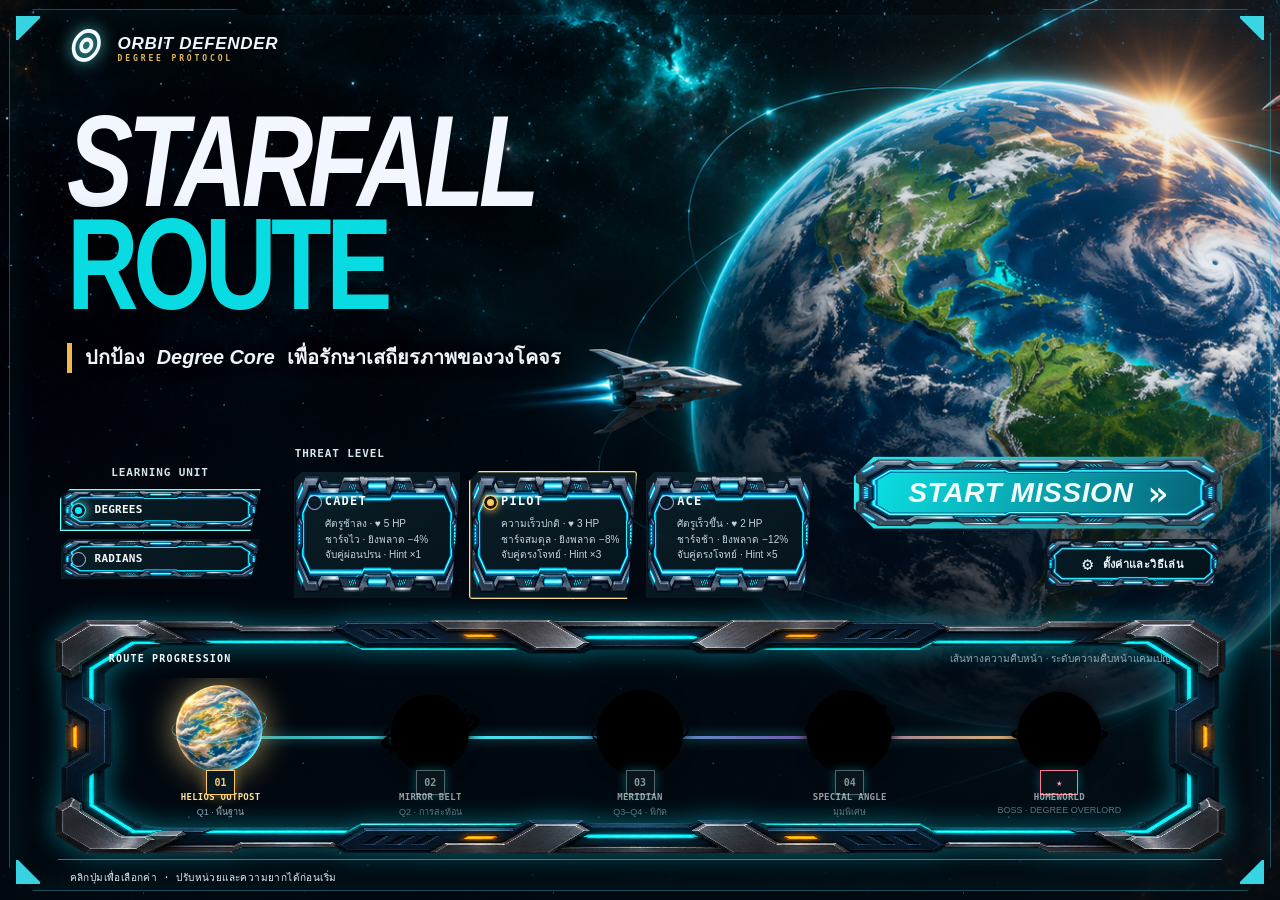
==== index.html @ e585e4e9 "docs: add AGENTS.md project guide and assets for campaign planets" ====
<!doctype html>
<html lang="th">
<head>
  <meta charset="utf-8">
  <meta name="viewport" content="width=device-width, initial-scale=1">
  <meta name="theme-color" content="#061022">
  <title>Orbit Defender: Starfall Route</title>
  <link rel="stylesheet" href="menu.css">
</head>
<body>
  <main class="menu-shell">
    <div class="stars" aria-hidden="true"></div>
    <header class="topline">
      <a class="brand" href="index.html"><span>◎</span><b>ORBIT DEFENDER</b><small>DEGREE PROTOCOL</small></a>
      <span class="network-state"><i></i> DEFENSE NETWORK <b>·</b> ONLINE</span>
    </header>

    <section class="hero">
      <div class="hero-copy">
        <h1>STARFALL<br><em>ROUTE</em></h1>
        <p class="intro">ปกป้อง <b>Degree Core</b> เพื่อรักษาเสถียรภาพของวงโคจร</p>
      </div>

      <div class="planet-art" role="img" aria-label="ยานผู้เล่นกำลังมุ่งหน้าเข้าปกป้อง Degree Core จากยานศัตรู">
        <div class="planet-glow"></div>
        <div class="radar"></div>
        <div class="orbit orbit-one"></div><div class="orbit orbit-two"></div>
        <div class="planet-core"><img class="planet-image" src="assets/menu-planet.png" alt=""></div>
        <div class="flight-path player-flight"><img class="spacecraft player-craft" src="assets/menu-player-ship.png" alt=""></div>
        <div class="flight-path enemy-flight"><img class="spacecraft enemy-craft" src="assets/menu-enemy-ship.png" alt=""></div>
        <div class="flight-path scout-flight"><img class="spacecraft enemy-craft scout-craft" src="assets/menu-enemy-ship.png" alt=""></div>
        <div class="satellite">✦</div>
        <small class="planet-label">DEGREE CORE <b>· 01</b></small>
        <span class="target-reticle" aria-hidden="true">+</span>
      </div>
    </section>

    <section class="launch-panel" aria-label="ตั้งค่าก่อนออกบิน">
      <div class="panel-heading"><span>FLIGHT CONFIGURATION</span><span>HELIOS SYSTEM · ROUTE 01</span></div>
      <div class="mode-tabs"><small>ตั้งค่าหน่วยการเรียนรู้และระดับความยากก่อนออกเดินทาง</small></div>

      <div class="panel-main">
        <div class="choices">
          <fieldset><legend>LEARNING UNIT</legend>
            <button class="choice active" type="button" data-group="unit" data-value="degree" aria-pressed="true"><i></i><span>DEGREES</span></button>
            <button class="choice" type="button" data-group="unit" data-value="radian" aria-pressed="false"><i></i><span>RADIANS</span></button>
          </fieldset>
          <fieldset><legend>THREAT LEVEL</legend>
            <button class="choice" type="button" data-group="difficulty" data-value="cadet" aria-pressed="false"><i></i><span><b class="difficulty-name">CADET</b><small>ศัตรูช้าลง · ♥ 5 HP<br>ชาร์จไว · ยิงพลาด −4%<br>จับคู่ผ่อนปรน · Hint ×1</small></span></button>
            <button class="choice active" type="button" data-group="difficulty" data-value="pilot" aria-pressed="true"><i></i><span><b class="difficulty-name">PILOT</b><small>ความเร็วปกติ · ♥ 3 HP<br>ชาร์จสมดุล · ยิงพลาด −8%<br>จับคู่ตรงโจทย์ · Hint ×3</small></span></button>
            <button class="choice" type="button" data-group="difficulty" data-value="ace" aria-pressed="false"><i></i><span><b class="difficulty-name">ACE</b><small>ศัตรูเร็วขึ้น · ♥ 2 HP<br>ชาร์จช้า · ยิงพลาด −12%<br>จับคู่ตรงโจทย์ · Hint ×5</small></span></button>
          </fieldset>
        </div>
        <div class="launch-actions">
          <a class="start-button" id="campaign-link" href="game.html?mode=campaign&amp;unit=degree&amp;difficulty=pilot"><span><b id="launch-label">START MISSION</b></span><i>»</i></a>
          <details class="options-menu">
            <summary><span>⚙</span> ตั้งค่าและวิธีเล่น</summary>
            <div class="options-popover"><b>ตั้งค่าการบิน</b><p>เลือกองศาหรือเรเดียนได้จาก Learning Unit</p><p>ระดับความยากกำหนดความเร็วศัตรู พลังชีวิต และเวลาที่ระบบจะแสดงคำใบ้</p><p>ระหว่างเล่น คลิกการ์ดมุมหรือค่าเพื่อเลือกอาวุธและยิง คำใบ้จะแสดงเมื่อพลาดซ้ำกับสัญญาณเดิม</p></div>
          </details>
        </div>
      </div>

      <section class="route-progress" aria-label="เส้นทางแคมเปญ">
        <div class="route-heading"><span class="route-title">ROUTE PROGRESSION</span><small>เส้นทางความคืบหน้า · ระดับความคืบหน้าแคมเปญ</small></div>
        <div class="route-track">
          <i class="route-energy-line" aria-hidden="true"></i>
          <article class="route-stop current" data-route-stage="0" data-route-name="Helios Outpost · Q1 Basics"><img class="route-planet-art route-q1" src="assets/planet-helios-outpost.webp" alt="ดาว Helios Outpost สำหรับบทเรียนพื้นฐาน Q1"><span class="route-step">01</span><span class="route-copy"><b>HELIOS OUTPOST</b><small>Q1 · พื้นฐาน</small></span></article>
          <article class="route-stop locked" data-route-stage="1" data-route-name="Mirror Belt · Q2 Reflection"><img class="route-planet-art route-q2" src="assets/planet-mirror-belt.webp" alt="ดาวน้ำแข็งและวงแหวนสะท้อนสำหรับบทเรียน Q2"><span class="route-step">02</span><span class="route-copy"><b>MIRROR BELT</b><small>Q2 · การสะท้อน</small></span></article>
          <article class="route-stop locked" data-route-stage="2" data-route-name="Shattered Meridian · Q3/Q4 Coordinates"><img class="route-planet-art route-q34" src="assets/planet-shattered-meridian.webp" alt="ดาวแยกสองซีกสำหรับบทเรียนพิกัด Q3 และ Q4"><span class="route-step">03</span><span class="route-copy"><b>MERIDIAN</b><small>Q3–Q4 · พิกัด</small></span></article>
          <article class="route-stop locked" data-route-stage="3" data-route-name="Special Angle"><img class="route-planet-art route-special" src="assets/planet-special-angle.webp" alt="ดาวม่วงและวงโคจรมุมพิเศษ"><span class="route-step">04</span><span class="route-copy"><b>SPECIAL ANGLE</b><small>มุมพิเศษ</small></span></article>
          <article class="route-stop boss locked" data-route-stage="4" data-route-name="Degree Overlord · Boss"><img class="route-planet-art route-boss" src="assets/planet-degree-overlord.webp" alt="ดาวบอส Degree Overlord ที่มีแกนพลังงานสีทอง"><span class="route-step">★</span><span class="route-copy"><b>HOMEWORLD</b><small>BOSS · DEGREE OVERLORD</small></span></article>
        </div>
      </section>
    </section>

    <footer><span>ORBITAL DEFENSE NETWORK <b>OD-07</b></span><span>คลิกปุ่มเพื่อเลือกค่า · ปรับหน่วยและความยากได้ก่อนเริ่ม</span></footer>
  </main>
  <script src="menu.js"></script>
</body>
</html>
---- menu.css ----
:root{color-scheme:dark;--bg:#061022;--panel:#0a1830;--cyan:#43e5ed;--mint:#72f1c5;--gold:#ffca67;--violet:#a58aff;--pink:#ff6287;--text:#f1f6ff;--muted:#8298b7;--mono:"IBM Plex Mono",Consolas,monospace;--display:"Arial Narrow",Bahnschrift,"Segoe UI",sans-serif;--thai:"Noto Sans Thai","Segoe UI",sans-serif}
*{box-sizing:border-box}body{margin:0;min-height:100vh;background:var(--bg);color:var(--text);font-family:var(--thai);background-image:radial-gradient(ellipse at 72% 35%,#142a4a 0,#0b1832 28%,transparent 62%),linear-gradient(135deg,#071026,#09152c 55%,#080f21)}button,a,summary{font:inherit}a{color:inherit;text-decoration:none}button{color:inherit}
.menu-shell{position:relative;isolation:isolate;width:min(100%,1780px);min-height:100svh;margin:auto;padding:24px clamp(24px,5.2vw,92px) 16px;display:flex;flex-direction:column;overflow:hidden}.stars{position:absolute;z-index:-1;inset:0;pointer-events:none;opacity:.62;background-image:radial-gradient(1px 1px at 8% 16%,#a9ecff 99%,transparent),radial-gradient(1px 1px at 74% 12%,#d7ddff 99%,transparent),radial-gradient(1px 1px at 46% 27%,#baf8ff 99%,transparent),radial-gradient(1px 1px at 91% 62%,#fff 99%,transparent),radial-gradient(1.5px 1.5px at 22% 75%,#b8d6ff 99%,transparent),radial-gradient(1px 1px at 65% 88%,#fff 99%,transparent),radial-gradient(1px 1px at 35% 48%,#c4edff 99%,transparent),radial-gradient(1px 1px at 83% 37%,#fff 99%,transparent);background-size:410px 360px;animation:star-drift 80s linear infinite}
.topline,footer{display:flex;justify-content:space-between;align-items:center;font:9px var(--mono);letter-spacing:.12em;color:var(--muted)}.topline{height:42px;flex:none}.brand{display:flex;align-items:center;gap:10px;color:var(--text);font:700 11px var(--mono);letter-spacing:.09em}.brand>span{color:var(--cyan);font-size:23px;text-shadow:0 0 16px #50e3e6}.brand small{margin-left:7px;color:#8298b7;font:7px var(--mono);letter-spacing:.15em}.network-state{display:flex;align-items:center;gap:8px}.network-state i{width:6px;height:6px;border-radius:50%;background:var(--mint);box-shadow:0 0 12px var(--mint)}.network-state b{color:var(--cyan)}
.hero{display:grid;grid-template-columns:1fr 1fr;align-items:center;gap:clamp(10px,3vw,55px);flex:none;height:55vh;min-height:480px;max-height:660px;padding:15px 0 24px}.hero-copy{position:relative;z-index:1;max-width:680px}.eyebrow{display:flex;align-items:center;gap:9px;margin:0 0 18px;color:var(--cyan);font:9px var(--mono);letter-spacing:.16em}.eyebrow i{width:7px;height:7px;border-radius:50%;background:var(--mint);box-shadow:0 0 12px var(--mint)}h1{margin:0;font:900 clamp(76px,10.4vw,164px)/.75 var(--display);letter-spacing:.005em;color:var(--text);text-shadow:0 8px 55px #4bceff2a}h1 em{font-style:normal;color:var(--cyan)}.intro{max-width:510px;margin:27px 0 19px;color:#bdcbe0;font-size:clamp(13px,1vw,16px);line-height:1.9}.hero-coordinate{display:flex;align-items:center;gap:13px;margin-top:23px;font:8px var(--mono);letter-spacing:.1em}.hero-coordinate span{color:#8298b7}.hero-coordinate b{padding-left:13px;border-left:1px solid #50e3e644;color:var(--gold)}.hero-coordinate i{font-style:normal;color:var(--muted)}
.planet-art{position:relative;width:min(100%,650px,52vh);aspect-ratio:1;margin:auto;display:grid;place-items:center;isolation:isolate}.planet-glow{position:absolute;width:66%;aspect-ratio:1;border-radius:50%;background:radial-gradient(circle,#4fc9e165 0,#3585d143 42%,transparent 72%);filter:blur(18px);animation:glow-pulse 5s ease-in-out infinite alternate}.planet-core{position:absolute;z-index:1;width:57%;aspect-ratio:1;overflow:visible;filter:drop-shadow(0 0 34px #56e8ff5e)}.planet-image{display:block;width:100%;height:100%;object-fit:contain;animation:planet-turn 52s linear infinite}.orbit{position:absolute;z-index:0;border:1px solid #6bd9ee4d;border-radius:50%;pointer-events:none}.orbit-one{width:93%;height:36%;transform:rotate(-28deg)}.orbit-two{width:106%;height:52%;transform:rotate(42deg);border-color:#a37bff47}.radar{position:absolute;z-index:0;inset:3%;border:1px dashed #58cfe426;border-radius:50%;animation:radar-spin 65s linear infinite}.flight-path{position:absolute;z-index:3;border-radius:50%;pointer-events:none;transform-origin:center;animation:ship-orbit 18s linear infinite}.player-flight{width:82%;height:36%;left:9%;top:32%;animation-duration:17s}.enemy-flight{width:97%;height:49%;left:1.5%;top:25%;animation-duration:25s;animation-direction:reverse}.scout-flight{width:71%;height:25%;left:14.5%;top:37.5%;animation-duration:12s;animation-direction:reverse}.spacecraft{position:absolute;top:-12%;left:50%;display:block;width:clamp(68px,8vw,116px);height:clamp(52px,6.5vw,94px);object-fit:contain;transform:translateX(-50%);filter:drop-shadow(0 0 12px #55dfffa0)}.player-craft{filter:drop-shadow(0 0 13px #51f3ddaa)}.enemy-craft{filter:drop-shadow(0 0 13px #ff5779aa)}.scout-craft{width:clamp(47px,5.3vw,76px);height:clamp(38px,4.4vw,64px)}.satellite{position:absolute;z-index:2;top:18%;right:18%;color:var(--gold);text-shadow:0 0 14px var(--gold);font-size:18px;animation:satellite-float 3s ease-in-out infinite alternate}.planet-label{position:absolute;z-index:4;bottom:10%;right:0;padding:8px 11px;border:1px solid #50e3e666;background:#071326e8;color:#9bb3cb;font:8px var(--mono);letter-spacing:.12em}.planet-label b{color:var(--gold)}.target-reticle{position:absolute;z-index:2;top:35%;right:14%;display:grid;place-items:center;width:72px;height:72px;border:1px solid #4ee8fa88;border-radius:50%;color:#baffff;font:24px var(--mono);text-shadow:0 0 12px var(--cyan);box-shadow:0 0 20px #2dcbdf24,inset 0 0 20px #2dcbdf24;animation:reticle-pulse 2.5s ease-in-out infinite}
.launch-panel{flex:none;display:flex;flex-direction:column;min-height:320px;padding:15px clamp(15px,2.4vw,38px) 13px;border:1px solid #50e3e666;background:linear-gradient(130deg,#0d1c35f2,#08162df2 70%,#0a1930f4);box-shadow:0 18px 65px #0008,inset 0 0 35px #50e3e60c;position:relative}.launch-panel:before{content:"";position:absolute;top:-1px;left:24%;right:24%;height:2px;background:linear-gradient(90deg,transparent,var(--cyan),transparent);box-shadow:0 0 16px var(--cyan)}.panel-heading{display:flex;justify-content:space-between;padding-bottom:10px;border-bottom:1px solid #50e3e62a;color:var(--cyan);font:8px var(--mono);letter-spacing:.14em}.panel-heading span:last-child{color:#7e91ad}.mode-tabs{display:flex;align-items:stretch;gap:8px;margin:11px 0 13px}.mode-tab{min-width:150px;padding:8px 15px;border:1px solid #41587888;background:#0b1730;color:#b8c8df;font:10px var(--mono);letter-spacing:.08em;cursor:pointer;transition:.2s}.mode-tab span{margin-right:8px;color:#8298b7}.mode-tab.active{border-color:var(--cyan);background:linear-gradient(100deg,#50e3e62a,#50e3e60b);color:#f5ffff;box-shadow:inset 0 -2px var(--cyan),0 0 20px #50e3e615}.mode-tab.active span{color:var(--cyan)}.mode-tab:hover,.choice:hover{filter:brightness(1.22);border-color:#78e9ff}.mode-tabs>small{align-self:center;margin-left:auto;color:#788eae;font:8px var(--mono);letter-spacing:.08em}.panel-main{display:grid;grid-template-columns:1.4fr minmax(300px,.9fr);gap:clamp(14px,3vw,50px);align-items:stretch}.choices{display:flex;align-items:stretch;gap:clamp(16px,3vw,47px)}.choices fieldset{display:flex;align-items:stretch;gap:8px;padding:0;border:0;min-width:0}.choices legend{float:left;align-self:center;margin:0 8px 0 0;color:#8da3c2;font:8px var(--mono);letter-spacing:.1em;white-space:nowrap}.choice{min-width:92px;display:flex;align-items:center;gap:9px;padding:8px 11px;border:1px solid #3f567788;background:#0b1730;color:#bdcce0;text-align:left;cursor:pointer;transition:.2s}.choice>i{width:13px;height:13px;flex:none;border:1px solid #8192a8;border-radius:50%;box-shadow:inset 0 0 0 3px #0b1730}.choice>span{display:flex;flex-direction:column;gap:4px;font:600 10px var(--mono);letter-spacing:.04em;white-space:nowrap}.choice small{color:#8499b7;font:8px var(--thai)}.choice.active{border-color:var(--cyan);background:linear-gradient(135deg,#50e3e61b,#0b1730);color:#f2ffff;box-shadow:inset 0 0 18px #50e3e611,0 0 12px #50e3e610}.choice.active>i{border-color:var(--cyan);background:var(--cyan);box-shadow:inset 0 0 0 3px #0b1730,0 0 10px #50e3e6}.launch-actions{display:grid;grid-template-columns:1fr;grid-template-rows:1fr auto;gap:8px}.start-button{display:flex;justify-content:space-between;align-items:center;min-height:63px;padding:10px 21px;border:1px solid #54f5ec;background:linear-gradient(105deg,#19bbc7,#05808f 58%,#075970);color:#f2ffff;box-shadow:0 0 22px #00d8e44a,inset 0 0 18px #b1ffff2a;transition:filter .18s,transform .18s,box-shadow .18s;clip-path:polygon(0 0,calc(100% - 14px) 0,100% 14px,100% 100%,14px 100%,0 calc(100% - 14px))}.start-button:hover{filter:brightness(1.18);transform:translateY(-1px);box-shadow:0 0 31px #00d8e477,inset 0 0 20px #b1ffff39}.start-button span{display:flex;flex-direction:column;gap:4px}.start-button small{font:8px var(--mono);letter-spacing:.15em;color:#b5ffff}.start-button b{font:700 16px var(--mono);letter-spacing:.08em}.start-button>i{font:24px var(--mono);font-style:normal}.options-menu{position:relative;z-index:5}.options-menu>summary{display:flex;align-items:center;justify-content:center;gap:8px;min-height:39px;border:1px solid #6c8da977;background:#0a1930;color:#c5d6ef;font:9px var(--mono);letter-spacing:.07em;cursor:pointer;list-style:none;transition:.18s}.options-menu>summary::-webkit-details-marker{display:none}.options-menu>summary:hover,.options-menu[open]>summary{border-color:var(--gold);color:#ffe5a6}.options-menu>summary span{font:15px var(--mono);color:var(--gold)}.options-popover{position:absolute;z-index:10;right:0;bottom:calc(100% + 9px);width:min(340px,82vw);padding:15px 17px;border:1px solid #ffd16677;background:#09152af7;box-shadow:0 12px 35px #0009;color:#c5d3e5;font-size:11px;line-height:1.7}.options-popover>b{color:var(--gold);font:9px var(--mono);letter-spacing:.12em}.options-popover p{margin:8px 0 0}.options-popover kbd,footer kbd{padding:2px 5px;border:1px solid #71809a;background:#111f39;color:#fff;font:8px var(--mono)}
.route-progress{display:flex;align-items:center;gap:clamp(8px,1.3vw,19px);margin-top:auto;padding-top:13px;padding-top:10px;border-top:1px solid #50e3e623}.route-title{margin-right:4px;color:#9cb0cc;font:8px var(--mono);letter-spacing:.1em;white-space:nowrap}.route-stop{display:grid;place-items:center;width:36px;height:29px;border:1px solid #50647e;background:#0a1730;color:#94a8c3;font:9px var(--mono);clip-path:polygon(7px 0,100% 0,100% calc(100% - 7px),calc(100% - 7px) 100%,0 100%,0 7px)}.route-stop.current{border-color:var(--gold);color:var(--gold);box-shadow:0 0 12px #ffca6733}.route-stop.boss{width:auto;padding:0 12px;border-color:#ff628788;color:var(--pink)}.route-progress>i{width:clamp(16px,3vw,54px);height:1px;background:linear-gradient(90deg,#50e3e699,#7285a644);position:relative}.route-progress>i:after{content:"›";position:absolute;right:-2px;top:-8px;color:var(--cyan);font:14px var(--mono)}.route-progress>small{margin-left:auto;color:#7388a6;font:7px var(--mono);letter-spacing:.05em;white-space:nowrap}.panel-foot{display:none}footer{flex:none;margin-top:13px;padding-top:11px;border-top:1px solid #50e3e620;font-size:7px;letter-spacing:.08em}footer b{color:var(--cyan);font-weight:500}footer span:last-child{letter-spacing:.03em}
@keyframes planet-turn{to{transform:rotate(360deg)}}@keyframes land-drift{from{transform:translateX(-8%) rotate(-5deg)}to{transform:translateX(8%) rotate(5deg)}}@keyframes radar-spin{to{transform:rotate(360deg)}}@keyframes ship-orbit{to{transform:rotate(360deg)}}@keyframes glow-pulse{from{opacity:.75;transform:scale(.95)}to{opacity:1;transform:scale(1.06)}}@keyframes satellite-float{to{transform:translateY(-8px)}}@keyframes reticle-pulse{50%{opacity:.55;transform:scale(.92)}}@keyframes star-drift{to{background-position:410px 360px}}
@media(max-width:1100px){.menu-shell{padding-inline:34px}.hero{grid-template-columns:1fr .9fr;min-height:350px}.choices{gap:15px}.choices fieldset{flex-wrap:wrap}.choices legend{width:100%;margin:0 0 3px}.choice{flex:1;min-width:85px}.panel-main{grid-template-columns:1.25fr minmax(250px,.85fr)}.route-progress>small{display:none}}
@media(max-width:720px){.menu-shell{padding:15px 19px 12px}.topline{height:34px}.brand{font-size:9px}.brand small{display:none}.network-state{font-size:7px}.hero{grid-template-columns:1fr .72fr;gap:0;height:auto;flex:1;min-height:340px;padding:18px 0}.hero-copy{z-index:2}h1{font-size:clamp(64px,12vw,98px)}.intro{font-size:12px;margin:18px 0 10px}.hero-coordinate{flex-wrap:wrap;gap:8px;margin-top:14px}.planet-art{width:120%;margin-left:-10%}.target-reticle{width:50px;height:50px;font-size:18px}.launch-panel{min-height:0;padding:12px}.panel-main{grid-template-columns:1fr}.mode-tabs{margin:9px 0}.mode-tab{min-width:120px}.mode-tabs>small{font-size:7px}.choices{gap:16px}.choices fieldset{flex:1}.choices legend{font-size:7px}.choice{min-width:0;padding:8px 7px;gap:6px}.choice>span{font-size:9px}.launch-actions{grid-template-columns:1.5fr 1fr;grid-template-rows:auto}.start-button{min-height:55px;padding:8px 12px}.start-button b{font-size:12px}.options-menu>summary{height:100%;font-size:8px}.route-progress{margin-top:13px;gap:9px}.route-title{font-size:7px}.route-stop{width:29px;height:25px;font-size:8px}.route-stop.boss{padding-inline:8px}.route-progress>i{width:20px}footer{font-size:6px}footer span:last-child{font-size:0}footer kbd{font-size:7px}}
@media(max-width:480px){.menu-shell{padding-inline:13px}.network-state{font-size:6px;letter-spacing:.04em}.hero{display:block;position:relative;height:auto;min-height:305px;padding-top:42px}.hero-copy{max-width:80%}.eyebrow{font-size:7px;margin-bottom:13px}h1{font-size:68px}.intro{max-width:310px;font-size:11px;line-height:1.7;margin:16px 0 0}.hero-coordinate{font-size:6px;max-width:245px}.planet-art{position:absolute;right:-15%;top:1%;width:68%;opacity:.7;pointer-events:none}.planet-label{font-size:6px;padding:5px 7px}.spacecraft{width:clamp(52px,13vw,76px);height:clamp(40px,10vw,60px)}.scout-craft{width:clamp(38px,10vw,55px);height:clamp(30px,8vw,45px)}.launch-panel{min-height:0;padding:10px}.panel-heading{font-size:7px}.panel-heading span:last-child{font-size:6px}.mode-tab{flex:1;min-width:0;padding:8px 6px;font-size:8px}.mode-tabs>small{display:none}.choices{display:grid;grid-template-columns:1fr;gap:10px}.choices fieldset{display:grid;grid-template-columns:repeat(3,minmax(0,1fr));gap:5px}.choices fieldset:first-child{grid-template-columns:repeat(2,minmax(0,1fr))}.choices legend{grid-column:1/-1}.choice{justify-content:center;padding:7px 3px}.choice>i{width:10px;height:10px}.choice>span{font-size:8px}.choice small{font-size:7px}.start-button{min-height:50px}.start-button small{font-size:6px}.start-button b{font-size:10px}.options-menu>summary{font-size:7px}.route-progress{gap:6px}.route-title{max-width:46px;line-height:1.35;white-space:normal}.route-stop{width:25px;height:22px;font-size:7px}.route-stop.boss{padding-inline:5px;font-size:7px}.route-progress>i{width:12px}footer{padding-top:8px}footer span:first-child{font-size:5px}}
@media(prefers-reduced-motion:reduce){*,*:before,*:after{animation-duration:120s!important;animation-iteration-count:infinite!important;scroll-behavior:auto!important}}

/* Cinematic console layout, tuned to the Starfall Route reference. */
html,body{height:100%}
body{background:radial-gradient(ellipse at 70% 38%,#07314b 0,#03131f 35%,#020810 80%)}
.menu-shell{width:min(100%,1920px);height:100svh;min-height:0;padding:22px clamp(25px,4.5vw,76px) 14px;background:linear-gradient(90deg,#020910a6 0%,#02091050 47%,#02091012 78%),linear-gradient(0deg,#020a10 0%,transparent 47%,#02091050 100%)}
.stars{opacity:.34}
.topline{height:54px;color:#aecbd6}
.brand{gap:12px;font:italic 800 17px var(--display);letter-spacing:.04em}
.brand{position:relative;padding-bottom:10px}
.brand>span{width:48px;height:42px;display:grid;place-items:center;font-size:38px;line-height:1;color:#f3fbff;transform:rotate(-20deg)}
.brand small{display:block;position:absolute;left:60px;top:31px;margin:0;color:#e5b857;font:700 8px var(--mono);letter-spacing:.36em;white-space:nowrap}
.network-state{display:none}
.hero{position:relative;flex:1 1 0;grid-template-columns:1fr 1fr;grid-template-rows:minmax(0,1fr);gap:0;width:100%;height:auto;min-height:0;max-height:none;padding:24px 0}
.hero-copy{align-self:center;max-width:760px;padding-left:1.5%}
h1{font-style:italic;font-size:clamp(92px,10.2vw,174px);line-height:.79;letter-spacing:-.055em;text-shadow:0 6px 34px #0008}
h1{transform:scaleX(.76);transform-origin:left center}
h1 em{color:#08dce2}
.intro{display:flex;align-items:center;gap:12px;max-width:610px;margin:26px 0 0;padding-left:13px;border-left:5px solid #f1b84c;color:#edf5fb;font-size:clamp(14px,1.55vw,22px);font-weight:650;line-height:1.5;text-shadow:0 2px 12px #000}
.intro b{font-style:italic}
.planet-art{width:min(100%,74vh,900px);margin:auto;transform:translateX(-5%)}
.planet-core{width:88%;filter:drop-shadow(0 0 48px #18cfff9c)}
.orbit-one{width:122%;height:44%;border-color:#4cecffaa}
.orbit-two{width:139%;height:60%;border-color:#76edff7a}
.radar{inset:-8%;border-color:#6aeaff35}
.spacecraft{width:clamp(80px,8vw,140px);height:clamp(60px,7vw,120px)}
.target-reticle{top:38%;right:15%;width:90px;height:90px}
.planet-label{display:none}
.launch-panel{min-height:258px;padding:14px clamp(17px,2.8vw,46px) 12px;border:1px solid #47d9e899;background:linear-gradient(110deg,#03151df2,#031019f5 70%,#04131bf5);box-shadow:0 15px 48px #000b,inset 0 0 36px #1ccfe31c;clip-path:polygon(0 8%,3% 0,32% 0,36% 8%,64% 8%,68% 0,96% 0,100% 8%,100% 100%,0 100%)}
.launch-panel:before{left:42%;right:42%;top:9%;height:3px}
.panel-heading{display:none}
.mode-tabs{width:max-content;max-width:100%;margin:0 0 13px;padding:0;gap:6px}
.mode-tab{min-width:205px;padding:11px 20px;border:1px solid #64e8ef;background:#06151d;color:#f1f8fc;font:700 13px var(--mono);letter-spacing:.05em;clip-path:polygon(8px 0,100% 0,calc(100% - 8px) 100%,0 100%,0 8px)}
.mode-tab span{display:none}
.mode-tab.active{background:linear-gradient(105deg,#09d3da,#078796);color:#03131a;box-shadow:0 0 22px #00eaff80,inset 0 0 14px #d7ffff55}
.mode-tabs>small{display:none}
.panel-main{grid-template-columns:minmax(0,1.48fr) minmax(290px,.92fr);gap:clamp(20px,3vw,48px);align-items:center;min-height:106px}
.choices{display:grid;grid-template-columns:1fr 1fr;gap:clamp(17px,2.6vw,40px);align-items:center}
.choices fieldset{display:grid;grid-template-columns:repeat(2,minmax(0,1fr));gap:7px}
.choices fieldset:nth-child(2){grid-template-columns:repeat(3,minmax(0,1fr))}
.choices legend{grid-column:1/-1;margin:0 0 7px;color:#d3e4ec;font:700 11px var(--mono);letter-spacing:.08em}
.choice{min-width:0;min-height:43px;justify-content:flex-start;gap:9px;padding:7px 10px;border-color:#536d7c;background:#061720;color:#f1f7fa}
.choice>i{width:15px;height:15px;border-color:#b4c7d0}
.choice>span{font:700 11px var(--mono);letter-spacing:.02em}
.choice small{display:none}
.choice.active{border-color:#12e8f0;background:linear-gradient(120deg,#00cbd52c,#061720);box-shadow:0 0 14px #00dce855,inset 0 0 12px #00dce822}
.choice.active>i{border-color:#11edf2;background:#11edf2}
.choices fieldset:nth-child(2) .choice.active{border-color:#ffc85f;background:linear-gradient(120deg,#ffcb5335,#21190a);box-shadow:0 0 14px #ffc85f75}
.choices fieldset:nth-child(2) .choice.active>i{border-color:#ffcb62;background:#ffcb62;box-shadow:inset 0 0 0 3px #201607,0 0 9px #ffc85f}
.launch-actions{grid-template-columns:1fr 1fr;grid-template-rows:1fr 52px;gap:9px 12px}
.start-button{grid-column:1/-1;min-height:72px;justify-content:center;gap:14px;padding:10px 18px;border:2px solid #69ffff;background:linear-gradient(105deg,#08c5cf,#047887 72%,#035263);box-shadow:0 0 25px #04ddec88,inset 0 0 22px #c9ffff48;clip-path:polygon(18px 0,calc(100% - 18px) 0,100% 18px,100% calc(100% - 18px),calc(100% - 18px) 100%,18px 100%,0 calc(100% - 18px),0 18px)}
.start-button b{font:italic 800 clamp(19px,2.2vw,30px) var(--display);letter-spacing:.02em}
.start-button>i{font-size:34px;font-weight:800}
.academy-quick,.options-menu>summary{display:flex;align-items:center;justify-content:center;gap:9px;min-height:50px;border:1px solid #55e8f0;background:#071922;color:#f2f8fb;font:700 11px var(--mono);letter-spacing:.035em;cursor:pointer;list-style:none}
.academy-quick:hover,.options-menu>summary:hover,.options-menu[open]>summary{border-color:#b2fbff;background:#0b2530;box-shadow:0 0 13px #12dce955}
.academy-quick span,.options-menu>summary span{color:#eaf9ff;font-size:18px}
.options-menu{grid-column:2;grid-row:2}
.options-menu>summary{height:100%;font-size:11px}
.route-progress{min-height:52px;margin-top:12px;padding-top:10px;gap:clamp(12px,1.6vw,25px);border-color:#3fcfdb49}
.route-title{color:#d6e5eb;font:700 11px var(--mono)}
.route-stop{width:55px;height:38px;border-color:#41d8e8;background:#061720;color:#f5fbfd;font:700 15px var(--mono)}
.route-stop.current{border-color:#ffcd65;color:#ffdc91;box-shadow:0 0 17px #ffc85f77}
.route-stop.locked{position:relative;border-color:#354654;background:#08131a;color:#64737d;filter:saturate(.35);box-shadow:inset 0 0 12px #0008}
.route-stop.locked:before{content:"▣";margin-right:5px;color:#71808a;font-size:.72em}
.route-stop.boss.locked:before{content:"▣"}
.route-progress>i:has(+ .route-stop.locked){background:#34424c}
.route-stop.boss{padding:0 17px;border-color:#ffc65d;color:#ffdc91}
.route-progress>i{width:clamp(20px,3vw,57px);background:#45dce8}
.route-progress>i:after{top:-9px;color:#54e9f2;font-size:18px}
.route-progress>small{display:none}
footer{margin-top:10px;padding:10px 12px 1px;border-top:1px solid #42d3df52;font-size:8px;color:#e2edf2}
footer span:first-child{display:none}
footer span:last-child{font-size:10px;letter-spacing:.04em}
footer kbd{padding:4px 10px;border-color:#a8cfda;background:#06141d;font-size:9px}
@media(max-width:900px){.menu-shell{padding-inline:25px}.hero{grid-template-columns:1fr .95fr;min-height:380px}.panel-main{grid-template-columns:1fr}.choices{grid-template-columns:1fr 1fr}.launch-actions{grid-template-columns:1fr 1fr;grid-template-rows:62px 46px}.start-button{min-height:62px}.launch-panel{min-height:290px}.route-progress{margin-top:10px}}
@media(max-height:800px) and (min-width:601px){.topline{height:44px}.brand small{top:46px}.hero{padding-block:12px}.hero h1{font-size:clamp(78px,8.5vw,132px)}.intro{margin-top:16px}.planet-art{width:min(100%,62vh,760px)}.launch-panel{min-height:222px;padding-top:10px;padding-bottom:8px}.mode-tabs{margin-bottom:8px}.mode-tab{padding-block:8px}.panel-main{min-height:89px}.choice{min-height:37px;padding-block:5px}.route-progress{min-height:42px;margin-top:8px;padding-top:7px}footer{margin-top:6px;padding-top:7px}}
@media(max-width:600px){html,body{height:auto;min-height:100%}.menu-shell{height:auto;min-height:100svh;overflow:visible;padding:12px 13px 10px}.topline{height:39px}.brand{font-size:12px}.brand>span{width:35px;font-size:29px}.brand small{left:61px;top:41px;font-size:6px}.hero{display:block;position:relative;flex:none;height:45vh;min-height:300px;max-height:430px;padding:48px 0 12px}.hero-copy{max-width:86%;padding-left:3px}.hero h1{font-size:clamp(69px,14vw,98px)}.intro{max-width:310px;margin-top:20px;padding-left:9px;border-left-width:4px;font-size:12px}.planet-art{position:absolute;top:3%;right:-13%;width:74%;margin:0;opacity:.77;pointer-events:none;transform:none}.planet-core{width:76%}.target-reticle{width:54px;height:54px;font-size:18px}.spacecraft{width:58px;height:46px}.launch-panel{min-height:0;padding:11px 10px 9px;clip-path:none}.mode-tabs{width:100%;margin:0 0 11px}.mode-tab{flex:1;min-width:0;padding:9px 5px;font-size:9px}.panel-main{gap:12px}.choices{gap:10px}.choices fieldset,.choices fieldset:nth-child(2){gap:4px}.choices legend{font-size:7px;margin-bottom:5px}.choice{min-height:36px;gap:5px;padding:5px 4px}.choice>i{width:10px;height:10px}.choice>span{font-size:8px}.launch-actions{grid-template-rows:54px 40px;gap:6px}.start-button{min-height:54px}.start-button b{font-size:16px}.start-button>i{font-size:23px}.academy-quick,.options-menu>summary{min-height:40px;font-size:8px}.academy-quick span,.options-menu>summary span{font-size:14px}.route-progress{gap:7px;min-height:36px;margin-top:9px;padding-top:8px}.route-title{max-width:67px;font-size:7px;line-height:1.25;white-space:normal}.route-stop{width:29px;height:25px;font-size:9px}.route-stop.boss{padding:0 7px;font-size:8px}.route-progress>i{width:12px}footer{margin-top:7px;padding:7px 3px 0}footer span:last-child{font-size:0}footer kbd{font-size:7px;padding:3px 7px}}

/* Ships hold a clear inbound formation around the planet; only their engines pulse. */
.planet-image{animation:planet-turn 72s linear infinite}
.radar{animation:none}
.flight-path{inset:0;width:100%;height:100%;transform:none;animation:none}
.spacecraft{z-index:4;top:0;left:0;width:clamp(92px,10vw,158px);height:clamp(68px,8vw,124px);animation:engine-pulse 1.7s ease-in-out infinite alternate}
.player-flight .spacecraft{left:3%;top:58%;transform:translate(-50%,-50%) rotate(35deg);filter:drop-shadow(0 0 18px #51f3ddcb)}
.enemy-flight .spacecraft{left:96%;top:17%;transform:translate(-50%,-50%) rotate(-135deg);filter:drop-shadow(0 0 16px #ff5779d0);animation-delay:.35s}
.scout-flight .spacecraft{left:98%;top:72%;transform:translate(-50%,-50%) rotate(-135deg);filter:drop-shadow(0 0 15px #ff5779ca);animation-delay:.8s}
.scout-craft{width:clamp(67px,7vw,108px);height:clamp(52px,5.6vw,88px)}
@keyframes engine-pulse{from{opacity:.91;filter:brightness(.95) drop-shadow(0 0 11px #38e9ff72)}to{opacity:1;filter:brightness(1.2) drop-shadow(0 0 19px #55edffcf)}}
@keyframes hostile-pulse{from{opacity:.9;filter:brightness(.94) drop-shadow(0 0 11px #ff516c88)}to{opacity:1;filter:brightness(1.2) drop-shadow(0 0 18px #ff6579dc)}}
.enemy-flight .spacecraft,.scout-flight .spacecraft{animation-name:hostile-pulse}
/* Small thrust movement keeps the ships alive while preserving their inbound headings. */
.player-flight{animation:player-approach 4.6s ease-in-out infinite alternate}
.enemy-flight{animation:hostile-drift 5.2s ease-in-out infinite alternate}
.scout-flight{animation:hostile-drift 4.4s ease-in-out infinite alternate-reverse;animation-delay:.55s}
@keyframes player-approach{from{transform:translate(-3px,3px)}to{transform:translate(15px,-5px)}}
@keyframes hostile-drift{from{transform:translate(0,-3px)}to{transform:translate(-8px,7px)}}
.start-button,.mode-tab,.choice,.academy-quick,.options-menu>summary,.route-stop{transition:transform .22s ease,filter .22s ease,box-shadow .22s ease,border-color .22s ease,background-color .22s ease}
.mode-tab:hover,.choice:hover,.academy-quick:hover,.options-menu>summary:hover{transform:translateY(-2px);filter:brightness(1.16);box-shadow:0 0 18px #20dbea38}
.start-button{position:relative;overflow:hidden;isolation:isolate}
.start-button::before{content:"";position:absolute;z-index:0;top:-40%;bottom:-40%;left:-38%;width:25%;transform:skewX(-24deg);background:linear-gradient(90deg,transparent,#eaffffb8,transparent);animation:button-sweep 4.8s ease-in-out infinite}
.start-button span,.start-button>i{position:relative;z-index:1}
.start-button:hover{transform:translateY(-3px) scale(1.012);filter:brightness(1.14);box-shadow:0 0 35px #00e5f09c,inset 0 0 23px #d4ffff77}
.start-button:active,.mode-tab:active,.choice:active,.academy-quick:active,.options-menu>summary:active{transform:translateY(1px) scale(.985)}
.mode-tab.active{animation:tab-power 2.8s ease-in-out infinite}
.route-stop.current{animation:route-signal 2.2s ease-in-out infinite}
.academy-quick:focus-visible,.options-menu>summary:focus-visible,.mode-tab:focus-visible,.choice:focus-visible,.start-button:focus-visible{outline:2px solid #e6ffff;outline-offset:3px}
@keyframes button-sweep{0%,60%{left:-38%}100%{left:125%}}
@keyframes tab-power{50%{box-shadow:0 0 30px #00eaff9c,inset 0 0 17px #e1ffff70}}
@keyframes route-signal{50%{box-shadow:0 0 20px #ffc85f91}}
@media(max-width:900px){.player-flight .spacecraft{left:12%;top:56%}.enemy-flight .spacecraft{left:82%;top:22%}.scout-flight .spacecraft{left:88%;top:76%}}
@media(max-width:900px) and (min-width:601px){.hero{display:block;min-height:0;position:relative}.hero-copy{max-width:76%;z-index:2}.planet-art{position:absolute;right:-2%;top:50%;width:min(52vw,48vh,440px);margin:0;transform:translateY(-50%)}.planet-core{width:94%}.player-flight .spacecraft{left:6%;top:66%}.enemy-flight .spacecraft{left:82%;top:25%}.scout-flight .spacecraft{left:91%;top:75%}}
@media(max-width:600px){.spacecraft{width:clamp(52px,13vw,76px);height:clamp(40px,10vw,60px)}.player-flight .spacecraft{left:8%;top:65%}.enemy-flight .spacecraft{left:80%;top:25%}.scout-flight .spacecraft{left:91%;top:73%}.scout-craft{width:clamp(38px,10vw,55px);height:clamp(30px,8vw,45px)}.start-button::before{animation-duration:5.8s}}

/* Cinematic art and beveled orbital-console treatment. */
body{background:#020a12 url("assets/menu-cinematic-bg.png") center center / cover fixed no-repeat}
.menu-shell{background:linear-gradient(180deg,#02081214 0%,#02081208 43%,#020810a6 62%,#020910e8 100%)}
.stars{opacity:.2}
.planet-art{display:none}
.menu-shell:after{content:"";position:absolute;z-index:8;inset:9px;pointer-events:none;border:1px solid #37d9e855;clip-path:polygon(0 24px,24px 0,18% 0,19% 6px,81% 6px,82% 0,calc(100% - 24px) 0,100% 24px,100% calc(100% - 24px),calc(100% - 24px) 100%,24px 100%,0 calc(100% - 24px));box-shadow:inset 0 0 35px #05dced16}
.menu-shell:before{content:"";position:absolute;z-index:8;inset:16px;pointer-events:none;background:linear-gradient(135deg,#40eafa 0 18px,transparent 19px) top left/24px 24px no-repeat,linear-gradient(225deg,#40eafa 0 18px,transparent 19px) top right/24px 24px no-repeat,linear-gradient(45deg,#40eafa 0 18px,transparent 19px) bottom left/24px 24px no-repeat,linear-gradient(315deg,#40eafa 0 18px,transparent 19px) bottom right/24px 24px no-repeat;opacity:.9}
.topline,.hero,.launch-panel,footer{z-index:1}
.launch-panel{border-color:#42d9e995;background:linear-gradient(110deg,#03131de8,#04141bea 70%,#03131de8);box-shadow:0 0 0 5px #03111caa,0 0 30px #05e7f533,inset 0 0 36px #0ee7f018}
.launch-panel:before{height:3px;box-shadow:0 0 20px #21f4ff}
.mode-tab,.choice,.academy-quick,.options-menu>summary{border-color:#54d9e5a6;background:linear-gradient(145deg,#091e29ed,#06141def);clip-path:polygon(10px 0,100% 0,calc(100% - 10px) 100%,0 100%,0 10px)}
.mode-tab.active{border-color:#7effff;background:linear-gradient(110deg,#16edf1,#0796a4);box-shadow:0 0 20px #04eefa9c,inset 0 0 12px #d8ffff99}
.choice.active{border-color:#73ffff;box-shadow:0 0 13px #08ddec77,inset 0 0 16px #07dce633}
.choices fieldset:nth-child(2) .choice.active{border-color:#ffe08a;box-shadow:0 0 15px #ffc85f99,inset 0 0 16px #ffc85f32}
.start-button{border:2px solid #8affff;background:linear-gradient(105deg,#0ce7e9,#078d9b 66%,#075b70);box-shadow:0 0 27px #05eaf2a8,inset 0 0 20px #d7ffff63;clip-path:polygon(20px 0,calc(100% - 20px) 0,100% 20px,100% calc(100% - 20px),calc(100% - 20px) 100%,20px 100%,0 calc(100% - 20px),0 20px)}
.academy-quick,.options-menu>summary{border-color:#4fe7f2;background:linear-gradient(135deg,#071c26,#04121a);clip-path:polygon(11px 0,100% 0,calc(100% - 11px) 100%,0 100%,0 11px)}
.route-stop{border:2px solid #55e7f4;background:linear-gradient(145deg,#09202b,#04131a);clip-path:polygon(11px 0,calc(100% - 11px) 0,100% 11px,100% calc(100% - 11px),calc(100% - 11px) 100%,11px 100%,0 calc(100% - 11px),0 11px);box-shadow:0 0 12px #10e7f333}
.route-stop.current{border-color:#ffcf68;background:linear-gradient(145deg,#39290e,#10140e);box-shadow:0 0 17px #ffca6788,inset 0 0 11px #ffca673d}
.route-stop.locked{border-color:#526d76;background:linear-gradient(145deg,#0c1920,#071117);color:#81929a;box-shadow:inset 0 0 12px #0009}
.route-stop.locked:before{content:"▣"}
.route-progress>i{height:2px;box-shadow:0 0 8px #21dce877}
footer{border-color:#42d3df91}
@media(max-width:600px){body{background-attachment:scroll;background-position:58% center}.menu-shell:after{inset:5px}.menu-shell:before{inset:10px}.launch-panel{box-shadow:0 0 0 3px #03111caa,0 0 20px #05e7f533}}

/* Generated transparent console and button artwork. */
.launch-panel{clip-path:none;isolation:isolate;padding-top:30px}
.launch-panel:after{content:"";position:absolute;z-index:-1;inset:-9px;pointer-events:none;background:url("assets/ui-console-frame.png") center / 100% 100% no-repeat;filter:drop-shadow(0 0 12px #05cfe47a)}
.mode-tab,.choice,.academy-quick,.options-menu>summary{background-image:url("assets/ui-button-frame.png"),linear-gradient(145deg,#0b2029ed,#06141def);background-size:100% 100%,auto;background-repeat:no-repeat}
.mode-tab.active{background-image:url("assets/ui-button-frame.png"),linear-gradient(110deg,#16dce4,#087e90)}
.choice.active{background-image:url("assets/ui-button-frame.png"),linear-gradient(120deg,#087983,#061720)}
.choices fieldset:nth-child(2) .choice.active{background-image:url("assets/ui-button-frame.png"),linear-gradient(120deg,#805512,#21190a)}
.academy-quick,.options-menu>summary{background-image:url("assets/ui-button-frame.png"),linear-gradient(135deg,#071c26,#04121a)}
.start-button{background-image:url("assets/ui-button-frame.png"),linear-gradient(105deg,#0ce7e9,#078d9b 66%,#075b70);background-size:100% 100%,cover;background-repeat:no-repeat}
@media(max-width:900px){.launch-panel{padding-top:30px}}
@media(max-width:600px){.launch-panel{padding-top:25px}.launch-panel:after{inset:-5px}.route-stop,.choice{background-size:100% 100%,auto}}
.launch-actions .academy-quick:hover,.launch-actions .options-menu>summary:hover,.launch-actions .options-menu[open]>summary{background:url("assets/ui-button-frame.png") center / 100% 100% no-repeat,linear-gradient(135deg,#071c26,#04121a)!important;background-color:transparent;transform:translateY(-2px);filter:brightness(1.16);box-shadow:0 0 18px #20dbea55}
.launch-panel{border:0}
.launch-panel:before{display:none}
.mode-tab,.choice,.academy-quick,.options-menu>summary,.start-button,.route-stop{border-color:transparent}
.start-button{border-width:0}
.mode-tab.active,.choice.active,.choices fieldset:nth-child(2) .choice.active{background:url("assets/ui-button-frame.png") center / 100% 100% no-repeat,linear-gradient(145deg,#0b2029ed,#06141def)!important;background-color:transparent;color:#f5ffff}
.mode-tab.active{box-shadow:inset 0 -2px var(--cyan),0 0 18px #50e3e655}
.choice.active{box-shadow:inset 0 0 0 1px #50e3e655,0 0 12px #50e3e633}
.choices fieldset:nth-child(2) .choice.active{box-shadow:inset 0 0 0 1px #ffca6755,0 0 12px #ffca6738}
@media(prefers-reduced-motion:reduce){.start-button::before,.mode-tab.active,.route-stop.current,.spacecraft,.flight-path,.planet-image{animation:none!important}}

/* Campaign route visual mockup: world art can be replaced independently per level. */
.hero{height:42vh;min-height:310px;max-height:500px}
.planet-art{width:min(100%,68vh,780px)}
.launch-panel{min-height:0}
.route-progress{display:block;min-height:0;margin-top:15px;padding:12px 4px 1px;border-top:1px solid #45dce844}
.route-heading{display:flex;align-items:center;justify-content:space-between;margin-bottom:8px}
.route-heading .route-title{font:700 10px var(--mono);color:#f0f8fa;letter-spacing:.12em}
.route-heading>small{color:#91a9b4;font:10px var(--thai)}
.route-track{position:relative;display:flex;align-items:flex-start;justify-content:space-between;gap:10px;min-height:156px;padding:4px 12px 0;overflow:hidden}
.route-energy-line{position:absolute;z-index:0;top:59px;left:8%;right:8%;width:auto!important;height:3px!important;background:linear-gradient(90deg,#50e3e6aa,#45e2ed,#a58affaa,#ffca67)!important;box-shadow:0 0 12px #45dce899}
.route-energy-line:after{display:none}
.route-stop{position:relative;z-index:1;display:grid;justify-items:center;align-content:start;gap:5px;flex:1;min-width:0;width:auto;height:auto;padding:0;border:0;background:transparent;clip-path:none;color:#b9cbd0;font:inherit;filter:none;box-shadow:none;text-align:center}
.route-stop:before,.route-stop:after{content:none!important;display:none!important}
.route-stop.boss{width:auto;padding:0;border:0;background:transparent;color:inherit}
.route-planet-art{display:block;width:clamp(78px,8.8vw,116px);aspect-ratio:1;object-fit:contain;transition:transform .25s,filter .25s}
.route-step{position:absolute;top:88px;display:grid;place-items:center;width:29px;height:25px;border:1px solid #5be8ed;background:#071923;color:#f3fcff;font:700 10px var(--mono);box-shadow:0 0 11px #13d9e755}
.route-stop.current .route-step{border-color:var(--gold);color:var(--gold);box-shadow:0 0 13px #ffc85f77}
.route-stop.locked .route-step{border-color:#52656e;color:#84969d;background:#0a151b}
.route-stop.boss .route-step{width:38px;border-color:#ff7896;color:#ff9bb1}
.route-copy{display:grid;gap:3px;max-width:100%;margin-top:3px}
.route-copy b{overflow:hidden;color:#e8f3f4;font:700 9px var(--mono);letter-spacing:.03em;text-overflow:ellipsis;white-space:nowrap}
.route-copy small{color:#91a9b4;font:9px var(--thai);white-space:nowrap}
.route-stop.current .route-copy b{color:#ffe29a}
.route-stop.locked .route-copy{opacity:.64}
@media(max-width:900px){.hero{height:38vh;min-height:285px}.route-track{gap:4px;padding-inline:2px}.route-planet-art{width:clamp(66px,10vw,92px)}.route-step{top:68px;width:25px;height:22px;font-size:9px}.route-energy-line{top:49px}.route-copy b{font-size:7px}.route-copy small{font-size:8px}.route-heading>small{font-size:9px}}
@media(max-width:600px){.hero{height:40vh;min-height:285px}.launch-panel{padding:11px 10px 9px}.route-progress{margin-top:10px;padding-top:9px}.route-heading{align-items:flex-start;gap:6px}.route-heading .route-title{font-size:8px}.route-heading>small{font-size:8px;text-align:right}.route-track{justify-content:flex-start;gap:8px;min-height:132px;padding:2px 5px 8px;overflow-x:auto;scrollbar-color:#35d6df55 #07131b;scrollbar-width:thin}.route-stop{flex:0 0 104px}.route-planet-art{width:72px}.route-energy-line{top:38px;left:39px;right:auto;width:calc(100% - 78px)!important;min-width:430px}.route-step{top:59px;width:24px;height:21px}.route-copy{margin-top:4px}.route-copy b{font-size:7px}.route-copy small{font-size:8px}}

/* Replaceable per-level planet sprites and a roomier difficulty selector. */
.mode-tabs{min-height:24px;margin:7px 0 11px}
.mode-tabs>small{margin:0;color:#a9bfcd;font:10px var(--thai);letter-spacing:0}
.panel-main{grid-template-columns:minmax(0,1.85fr) minmax(300px,.9fr)}
.choices{display:grid;grid-template-columns:minmax(205px,.78fr) minmax(0,2fr);gap:clamp(15px,2.2vw,34px)}
.choices fieldset:first-child{display:flex;flex-direction:column;justify-content:flex-start;gap:7px}
.choices fieldset:first-child legend{margin:0 0 3px}
.choices fieldset:first-child .choice{flex:1;width:100%;min-height:42px}
.choices fieldset:nth-child(2){display:grid;grid-template-columns:repeat(3,minmax(0,1fr));align-content:start;gap:8px}
.choices fieldset:nth-child(2) legend{grid-column:1/-1;margin:0 0 3px}
.choices fieldset:nth-child(2) .choice{width:100%;min-width:0;min-height:114px;padding:10px 8px;gap:7px;border-radius:3px;align-items:flex-start}
.choices fieldset:nth-child(2) .choice>i{margin-top:2px}
.choices fieldset:nth-child(2) .choice>span{font:700 10px var(--mono);white-space:normal;line-height:1.3}
.choices fieldset:nth-child(2) .choice small{margin-top:6px;color:#b4c9d4;font:400 9px/1.55 var(--thai);letter-spacing:0;white-space:normal}
.route-stop,.route-stop.current,.route-stop.locked,.route-stop.boss{border:0!important;background:transparent!important;box-shadow:none!important;clip-path:none!important}
.route-stop.locked{filter:none!important}
.route-planet-art{display:block;width:clamp(82px,8vw,116px);aspect-ratio:1;object-fit:contain;padding:0;border:0;border-radius:50%;background:none!important;box-shadow:none;transition:transform .25s,filter .25s}
.route-q1{filter:drop-shadow(0 0 15px #ffdb84a8)}
.route-q2{filter:drop-shadow(0 0 15px #5edffff0)}
.route-q34{filter:drop-shadow(0 0 15px #9c86ffb0)}
.route-special{filter:drop-shadow(0 0 17px #c76cffb8)}
.route-boss{filter:drop-shadow(0 0 18px #ff436fbd)}
.route-stop.current .route-planet-art{transform:translateY(-4px) scale(1.05)}
.route-stop.locked .route-planet-art{filter:brightness(.88) drop-shadow(0 0 11px #76dce366)}
.route-stop.boss.locked .route-planet-art{filter:brightness(.82) drop-shadow(0 0 12px #ff476b88)}
@media(max-width:1100px){.panel-main{grid-template-columns:1fr}.choices{grid-template-columns:minmax(180px,.7fr) minmax(0,2fr)}}
@media(max-width:900px){.panel-main{grid-template-columns:1fr}.choices{grid-template-columns:minmax(170px,.7fr) minmax(0,2fr)}.choices fieldset:nth-child(2) .choice{min-height:106px}}
@media(max-width:600px){.mode-tabs{margin:4px 0 9px}.mode-tabs>small{max-width:none;text-align:left;font-size:9px}.choices{grid-template-columns:1fr;gap:13px}.choices fieldset:first-child{display:grid;grid-template-columns:repeat(2,minmax(0,1fr));gap:6px}.choices fieldset:first-child legend{grid-column:1/-1}.choices fieldset:first-child .choice{min-height:38px}.choices fieldset:nth-child(2){grid-template-columns:repeat(3,minmax(0,1fr));gap:5px}.choices fieldset:nth-child(2) .choice{min-height:104px;padding:8px 5px;gap:5px}.choices fieldset:nth-child(2) .choice>span{font-size:8px}.choices fieldset:nth-child(2) .choice small{font-size:7px;line-height:1.5}.route-planet-art{width:76px}}

/* Keep the console frame around route progress only. */
.launch-panel{min-height:0;padding:0;border:0;background:transparent;box-shadow:none;overflow:visible}
.launch-panel:before,.launch-panel:after{display:none}
.launch-panel>.panel-heading{padding:0 0 10px;border-bottom:0;color:#d2eaf0}
.launch-panel>.mode-tabs{margin:4px 0 12px}
.launch-panel>.panel-main{align-items:center}
.launch-panel>.route-progress{position:relative;isolation:isolate;min-height:205px;margin-top:28px;padding:24px clamp(26px,4vw,64px) 18px;border:0;border-top:0;background:transparent;box-shadow:none}
.route-progress:before{content:"";position:absolute;z-index:-1;inset:-10px;pointer-events:none;background:url("assets/ui-console-frame.png") center/100% 100% no-repeat;filter:drop-shadow(0 0 13px #05cfe47a)}
.route-heading,.route-track{position:relative;z-index:1}
.route-heading{margin-bottom:12px}
.route-track{min-height:153px}
.route-energy-line{top:58px}
.choices fieldset:nth-child(2) .choice{display:grid;grid-template-columns:14px minmax(0,1fr);align-content:start;min-height:128px;padding:12px 11px;gap:8px;text-align:left}
.choices fieldset:nth-child(2) .choice>i{margin-top:1px}
.choices fieldset:nth-child(2) .choice>span{font-size:11px;line-height:1.35}
.choices fieldset:nth-child(2) .choice small{margin-top:8px;font-size:10px;line-height:1.55}
.route-stop.locked .route-planet-art{filter:brightness(0) drop-shadow(0 0 7px #02080c)}
.route-stop.boss.locked .route-planet-art{filter:brightness(0) drop-shadow(0 0 9px #09030a)}
@media(max-width:900px){.launch-panel>.route-progress{min-height:190px;padding-inline:24px}.route-track{min-height:140px}.route-energy-line{top:51px}.choices fieldset:nth-child(2) .choice{min-height:124px;padding:10px 7px}.choices fieldset:nth-child(2) .choice small{font-size:9px}}
@media(max-width:600px){.launch-panel>.panel-heading{font-size:7px}.launch-panel>.mode-tabs{margin:2px 0 10px}.launch-panel>.panel-main{gap:13px}.launch-panel>.route-progress{min-height:168px;margin-top:20px;padding:20px 14px 12px}.route-progress:before{inset:-6px}.route-heading{margin-bottom:7px}.route-heading .route-title{font-size:7px}.route-heading>small{font-size:7px}.route-track{min-height:126px}.route-energy-line{top:37px}.route-step{top:59px}.choices fieldset:nth-child(2) .choice{min-height:112px;padding:8px 4px;gap:4px}.choices fieldset:nth-child(2) .choice>i{width:10px;height:10px}.choices fieldset:nth-child(2) .choice>span{font-size:7px}.choices fieldset:nth-child(2) .choice small{margin-top:5px;font-size:6px;line-height:1.45}}

.active-mode{align-self:center;padding:7px 13px;border:1px solid var(--cyan);background:linear-gradient(100deg,#50e3e62a,#50e3e60b);color:#f5ffff;font:700 10px var(--mono);letter-spacing:.08em}
.choice>span{white-space:normal;line-height:1.25}.choice small{line-height:1.35}
.options-popover{line-height:1.75}.options-popover p{margin-top:7px}
@media(max-width:720px){.active-mode{padding:6px 10px;font-size:8px}.mode-tabs>small{max-width:55%;text-align:right;line-height:1.4}}

.choices fieldset:nth-child(2) .choice{align-items:flex-start;min-height:76px;height:auto}
.choices fieldset:nth-child(2) .choice>span{display:block}
.choices fieldset:nth-child(2) .choice small{display:block;margin-top:4px;color:#afc5d2;font:400 8px/1.35 var(--sans);letter-spacing:0}
@media(max-width:480px){.choices fieldset:nth-child(2) .choice{min-height:90px;padding:6px 4px}.choices fieldset:nth-child(2) .choice>span{font-size:7px}.choices fieldset:nth-child(2) .choice small{font-size:6px}}

/* Final menu overrides after the legacy control theme rules. */
.choices fieldset:nth-child(2) .choice{display:grid;grid-template-columns:14px minmax(0,1fr);min-height:128px;height:auto;padding:12px 11px;gap:8px;align-items:start}
.choices fieldset:nth-child(2) .choice>span{display:block;font:700 11px/1.35 var(--mono);white-space:normal}
.choices fieldset:nth-child(2) .choice{position:relative;grid-template-columns:minmax(0,1fr);padding:22px 11px 10px}
.choices fieldset:nth-child(2) .choice>i{position:absolute;margin:0;top:23px;left:13px;z-index:1}
.choices fieldset:nth-child(2) .choice>span{position:relative;z-index:1;min-width:0;width:100%;padding-left:20px}
.choices fieldset:nth-child(2) .choice .difficulty-name{display:block;margin:0 0 7px;color:#f3fcff;font:800 12px/1.2 var(--mono);letter-spacing:.1em;text-shadow:0 1px 5px #000,0 0 8px #45dff0a6}
.choices fieldset:nth-child(2) .choice small{display:block;margin-top:8px;font:400 10px/1.55 var(--thai);color:#c2d4dd;letter-spacing:0}
.route-stop.locked .route-planet-art{filter:brightness(0) drop-shadow(0 0 7px #02080c)}
.route-stop.boss.locked .route-planet-art{filter:brightness(0) drop-shadow(0 0 9px #09030a)}
@media(max-width:900px){.choices fieldset:nth-child(2) .choice{min-height:124px;padding:10px 7px}.choices fieldset:nth-child(2) .choice small{font-size:9px}}
@media(max-width:600px){.choices fieldset:nth-child(2) .choice{min-height:112px;padding:18px 4px 8px;gap:4px}.choices fieldset:nth-child(2) .choice>i{width:10px;height:10px;top:19px;left:7px}.choices fieldset:nth-child(2) .choice>span{font-size:7px;padding-left:14px}.choices fieldset:nth-child(2) .choice .difficulty-name{font-size:9px;margin-bottom:5px}.choices fieldset:nth-child(2) .choice small{margin-top:5px;font-size:6px;line-height:1.45}}
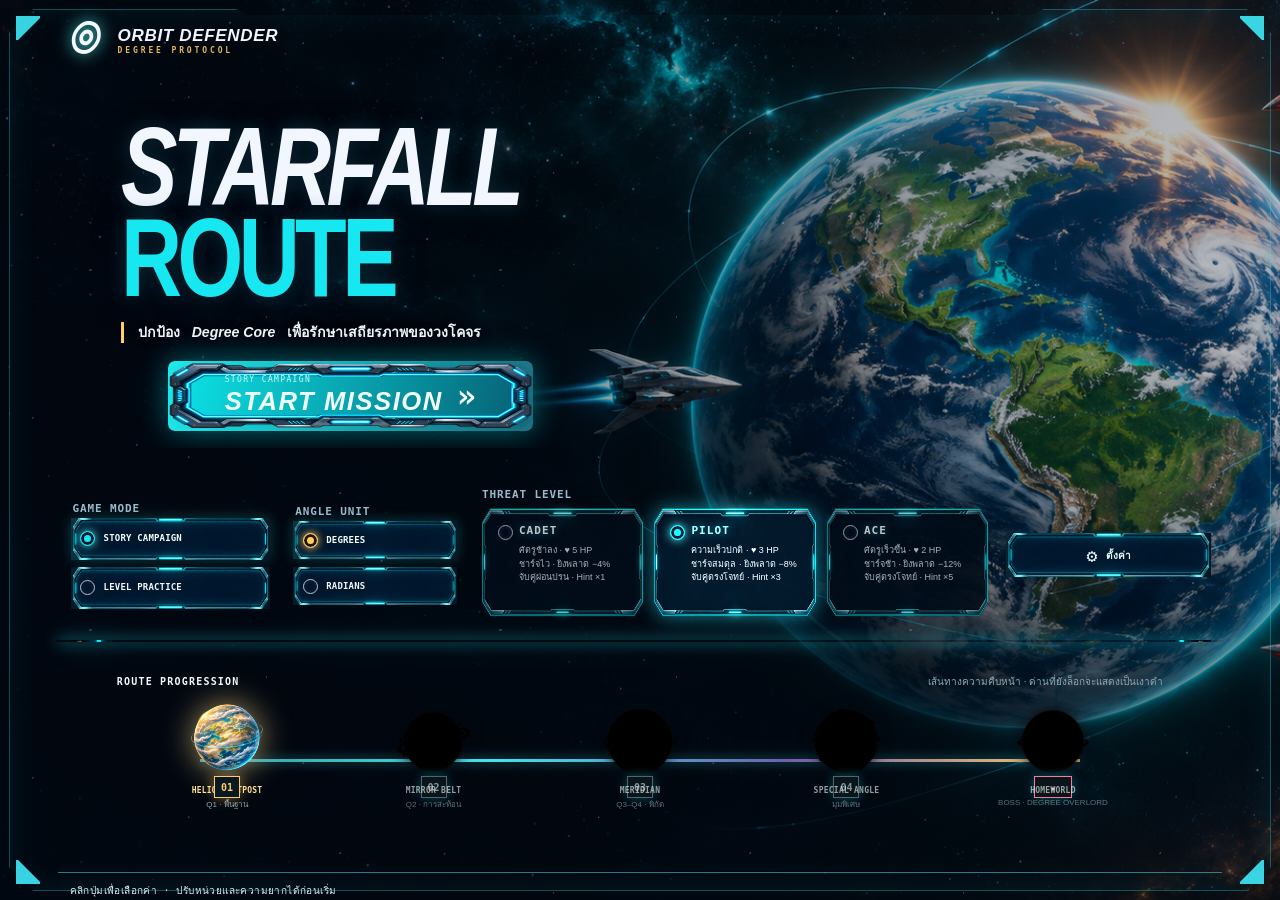
==== commit 1d75f5bf: "feat: enhance cinematic menu, story mode, UI assets, and art direction" ====
--- a/index.html
+++ b/index.html
@@ -1,6 +1,7 @@
 <!doctype html>
 <html lang="th">
 <head>
+  <link rel="icon" type="image/svg+xml" href="assets/favicon.svg">
   <meta charset="utf-8">
   <meta name="viewport" content="width=device-width, initial-scale=1">
   <meta name="theme-color" content="#061022">
@@ -19,6 +20,7 @@
       <div class="hero-copy">
         <h1>STARFALL<br><em>ROUTE</em></h1>
         <p class="intro">ปกป้อง <b>Degree Core</b> เพื่อรักษาเสถียรภาพของวงโคจร</p>
+        <a class="start-button hero-start" id="campaign-link" href="game.html?mode=campaign&amp;unit=degree&amp;difficulty=pilot"><span><small id="launch-mode-label">STORY CAMPAIGN</small><b id="launch-label">START MISSION</b></span><i>»</i></a>
       </div>
 
       <div class="planet-art" role="img" aria-label="ยานผู้เล่นกำลังมุ่งหน้าเข้าปกป้อง Degree Core จากยานศัตรู">
@@ -36,12 +38,16 @@
     </section>
 
     <section class="launch-panel" aria-label="ตั้งค่าก่อนออกบิน">
-      <div class="panel-heading"><span>FLIGHT CONFIGURATION</span><span>HELIOS SYSTEM · ROUTE 01</span></div>
-      <div class="mode-tabs"><small>ตั้งค่าหน่วยการเรียนรู้และระดับความยากก่อนออกเดินทาง</small></div>
+      <div class="panel-heading"><span>FLIGHT CONFIGURATION</span><span id="route-context">HELIOS SYSTEM · ROUTE 01</span></div>
+      <div class="mode-tabs"><small>เลือกโหมดการบิน หน่วยองศาหรือเรเดียน และความยากก่อนออกเดินทาง</small></div>
 
       <div class="panel-main">
         <div class="choices">
-          <fieldset><legend>LEARNING UNIT</legend>
+          <fieldset><legend>GAME MODE</legend>
+            <button class="choice active" type="button" data-group="mode" data-value="campaign" aria-pressed="true"><i></i><span><b>STORY CAMPAIGN</b><small>เนื้อเรื่อง · บทเรียน · เส้นทางหลัก</small></span></button>
+            <button class="choice" type="button" data-group="mode" data-value="practice" aria-pressed="false"><i></i><span><b>LEVEL PRACTICE</b><small>เลือกด่าน · Tutorial · ทดลองเล่น</small></span></button>
+          </fieldset>
+          <fieldset><legend>ANGLE UNIT</legend>
             <button class="choice active" type="button" data-group="unit" data-value="degree" aria-pressed="true"><i></i><span>DEGREES</span></button>
             <button class="choice" type="button" data-group="unit" data-value="radian" aria-pressed="false"><i></i><span>RADIANS</span></button>
           </fieldset>
@@ -52,16 +58,23 @@
           </fieldset>
         </div>
         <div class="launch-actions">
-          <a class="start-button" id="campaign-link" href="game.html?mode=campaign&amp;unit=degree&amp;difficulty=pilot"><span><b id="launch-label">START MISSION</b></span><i>»</i></a>
           <details class="options-menu">
-            <summary><span>⚙</span> ตั้งค่าและวิธีเล่น</summary>
-            <div class="options-popover"><b>ตั้งค่าการบิน</b><p>เลือกองศาหรือเรเดียนได้จาก Learning Unit</p><p>ระดับความยากกำหนดความเร็วศัตรู พลังชีวิต และเวลาที่ระบบจะแสดงคำใบ้</p><p>ระหว่างเล่น คลิกการ์ดมุมหรือค่าเพื่อเลือกอาวุธและยิง คำใบ้จะแสดงเมื่อพลาดซ้ำกับสัญญาณเดิม</p></div>
+            <summary><span>⚙</span> ตั้งค่า</summary>
+            <div class="options-popover" aria-label="ตั้งค่าเสียงและการแสดงผล">
+              <b>เสียงและการแสดงผล</b>
+              <label class="setting-range" for="music-volume"><span>เพลงประกอบ <output id="music-volume-value">45%</output></span><input id="music-volume" type="range" min="0" max="100" value="45"></label>
+              <label class="setting-range" for="effects-volume"><span>เสียงเอฟเฟกต์ <output id="effects-volume-value">70%</output></span><input id="effects-volume" type="range" min="0" max="100" value="70"></label>
+              <label class="setting-range" for="voice-volume"><span>เสียงพูด <output id="voice-volume-value">80%</output></span><input id="voice-volume" type="range" min="0" max="100" value="80"></label>
+              <label class="setting-toggle"><span>ลดการเคลื่อนไหว</span><input id="reduce-motion" type="checkbox"><i aria-hidden="true"></i></label>
+              <button id="fullscreen-toggle" class="setting-fullscreen" type="button"><span>⛶</span> เต็มจอ</button>
+              <small class="settings-note">ตั้งค่าเสียงและการเคลื่อนไหวจะถูกบันทึกไว้ในเครื่องนี้</small>
+            </div>
           </details>
         </div>
       </div>
 
       <section class="route-progress" aria-label="เส้นทางแคมเปญ">
-        <div class="route-heading"><span class="route-title">ROUTE PROGRESSION</span><small>เส้นทางความคืบหน้า · ระดับความคืบหน้าแคมเปญ</small></div>
+        <div class="route-heading"><span class="route-title">ROUTE PROGRESSION</span><small id="route-help">เส้นทางความคืบหน้า · ระดับความคืบหน้าแคมเปญ</small></div>
         <div class="route-track">
           <i class="route-energy-line" aria-hidden="true"></i>
           <article class="route-stop current" data-route-stage="0" data-route-name="Helios Outpost · Q1 Basics"><img class="route-planet-art route-q1" src="assets/planet-helios-outpost.webp" alt="ดาว Helios Outpost สำหรับบทเรียนพื้นฐาน Q1"><span class="route-step">01</span><span class="route-copy"><b>HELIOS OUTPOST</b><small>Q1 · พื้นฐาน</small></span></article>
--- a/menu.css
+++ b/menu.css
@@ -225,6 +225,62 @@
 @media(max-width:900px){.panel-main{grid-template-columns:1fr}.choices{grid-template-columns:minmax(170px,.7fr) minmax(0,2fr)}.choices fieldset:nth-child(2) .choice{min-height:106px}}
 @media(max-width:600px){.mode-tabs{margin:4px 0 9px}.mode-tabs>small{max-width:none;text-align:left;font-size:9px}.choices{grid-template-columns:1fr;gap:13px}.choices fieldset:first-child{display:grid;grid-template-columns:repeat(2,minmax(0,1fr));gap:6px}.choices fieldset:first-child legend{grid-column:1/-1}.choices fieldset:first-child .choice{min-height:38px}.choices fieldset:nth-child(2){grid-template-columns:repeat(3,minmax(0,1fr));gap:5px}.choices fieldset:nth-child(2) .choice{min-height:104px;padding:8px 5px;gap:5px}.choices fieldset:nth-child(2) .choice>span{font-size:8px}.choices fieldset:nth-child(2) .choice small{font-size:7px;line-height:1.5}.route-planet-art{width:76px}}
 
+/* Story2 title screen: cinematic STARFALL art with the launch controls kept visible. */
+body{background:#030916;background-image:radial-gradient(ellipse at 75% 22%,#123453 0,transparent 45%),linear-gradient(135deg,#030916,#071329)}
+.menu-shell{width:min(100%,1780px);padding-top:14px;padding-bottom:14px}
+.hero{position:relative;isolation:isolate;display:block;height:clamp(380px,49vw,570px);min-height:380px;max-height:570px;margin:0 -12px;padding:0;overflow:hidden}
+.hero:before{content:"";position:absolute;z-index:-2;inset:0;background:url("assets/menu-cinematic-bg.png") center 48% / 100% 100% no-repeat}
+.hero:after{content:"";position:absolute;z-index:-1;inset:0;background:linear-gradient(90deg,#030916d9 0%,#030916a6 27%,transparent 58%),linear-gradient(0deg,#030916a8,transparent 33%)}
+.hero-copy{position:absolute;top:14%;left:clamp(20px,4.5vw,76px);max-width:620px}
+.hero-copy .eyebrow{display:none}
+.hero-copy h1{font-size:clamp(64px,8.7vw,132px);line-height:.82;text-shadow:0 7px 35px #00111caa,0 0 22px #54dcff38}
+.hero-copy h1 em{color:#16e7f1}
+.hero-copy .intro{max-width:480px;margin:18px 0 18px;padding-left:14px;border-left:3px solid #ffd166;font-size:clamp(13px,1.1vw,18px);color:#f2f8fa;text-shadow:0 2px 8px #001}
+.planet-art{display:none}
+.hero-start{width:min(365px,76vw);min-height:70px;margin:12px 0 0 9%;padding:12px 24px;border:0;clip-path:none;border-radius:7px;background-image:url("assets/ui-button-frame.png"),linear-gradient(105deg,#0ce7e9,#078d9b 66%,#075b70);background-size:100% 100%,cover;background-repeat:no-repeat;box-shadow:0 0 30px #00d8e477,inset 0 0 20px #b1ffff39}
+.hero-start span{gap:3px}.hero-start small{font:8px var(--mono);letter-spacing:.17em;color:#c6ffff}.hero-start b{font:italic 800 clamp(19px,2vw,27px) var(--display);letter-spacing:.06em}.hero-start>i{font-size:32px}
+.launch-panel{padding:0 3px}
+.panel-heading{padding:9px 12px 8px;border:1px solid #46deed45;border-bottom-color:#46deed33;background:linear-gradient(90deg,#061321e8,#081d2be0 55%,#061321e8);color:#68edfa}
+.mode-tabs{margin:8px 11px 10px}
+.panel-main{grid-template-columns:minmax(0,1fr) 205px;gap:14px;align-items:start;padding:0 11px}
+.choices{grid-template-columns:minmax(160px,.85fr) minmax(145px,.7fr) minmax(400px,2.15fr);gap:clamp(10px,1.5vw,24px)}
+.choices fieldset{min-width:0;display:flex;flex-direction:column;align-items:stretch;gap:6px}
+.choices fieldset legend{margin:0 0 3px;float:none;align-self:flex-start;color:#9bb9ca}
+.choices fieldset .choice{width:100%;min-width:0;min-height:38px;padding:7px 9px;border-color:#4ccfdf40;background:linear-gradient(110deg,#071c2aec,#071423ef);border-radius:4px}
+.choices fieldset .choice>span{font-size:9px;white-space:normal}
+.choices fieldset .choice small{font-size:8px;line-height:1.4;white-space:normal}
+.choices fieldset:nth-child(2) .choice{min-height:38px;align-items:center}
+.choices fieldset:nth-child(2) .choice>span{font-size:9px}
+.choices fieldset:nth-child(3){display:grid;grid-template-columns:repeat(3,minmax(0,1fr));align-content:start;gap:6px}
+.choices fieldset:nth-child(3) legend{grid-column:1/-1}
+.choices fieldset:nth-child(3) .choice{height:100%;min-height:104px;padding:9px 7px;align-items:flex-start}
+.choices fieldset:nth-child(3) .choice>span{font:700 9px/1.3 var(--mono)}
+.choices fieldset:nth-child(3) .choice small{margin-top:5px;font:8px/1.45 var(--thai)}
+.launch-actions{display:flex;align-items:flex-start;justify-content:flex-end}
+.options-menu{width:100%}
+.options-menu>summary{min-height:42px;border:1px solid #58dbe677;border-radius:4px;background:linear-gradient(110deg,#0c2734,#081724);color:#e7fcff;font:700 10px var(--thai);letter-spacing:0}
+.route-progress{position:relative;margin:13px 8px 0;padding:11px 14px 6px;border:1px solid #42dceb88;border-radius:8px;background:linear-gradient(115deg,#061420f5,#071a2af2 55%,#071521f5);box-shadow:0 10px 28px #0007,inset 0 0 26px #36e4f20d}
+.route-progress:before{content:"";position:absolute;top:-1px;left:34%;right:34%;height:2px;background:linear-gradient(90deg,transparent,#60f2ff,transparent);box-shadow:0 0 14px #2deeff}
+.route-track{min-height:133px;padding-top:2px}
+.route-energy-line{top:48px}
+.route-planet-art{width:clamp(70px,6vw,92px)}
+.route-step{top:73px;width:26px;height:22px}
+.route-copy{margin-top:1px}
+.route-copy b{font-size:8px}
+.route-copy small{font-size:8px}
+.route-stop.locked .route-planet-art{filter:brightness(0) saturate(0) drop-shadow(0 0 9px #7ba5b366)}
+.route-stop.boss.locked .route-planet-art{filter:brightness(0) saturate(0) drop-shadow(0 0 9px #7ba5b366)}
+.practice-mode .route-stop .route-planet-art{filter:drop-shadow(0 0 13px #63eaff85)}
+.practice-mode .route-stop.boss .route-planet-art{filter:drop-shadow(0 0 15px #ff4a75aa)}
+.route-stop.practice-selected .route-planet-art{transform:translateY(-5px) scale(1.1);filter:drop-shadow(0 0 20px #ffe081)!important}
+.route-stop.practice-selected .route-copy b{color:#ffe081}
+.route-stop[role="button"]{cursor:pointer}
+.route-stop[role="button"]:focus-visible{outline:2px solid #78f4ff;outline-offset:4px;border-radius:5px}
+footer{margin-top:auto;padding-top:10px}
+@media(max-width:1120px){.panel-main{grid-template-columns:1fr}.choices{grid-template-columns:minmax(155px,.8fr) minmax(145px,.7fr) minmax(360px,2fr)}.launch-actions{justify-content:flex-end}.launch-actions .options-menu{width:220px}}
+@media(max-width:860px){.menu-shell{padding-inline:18px}.hero{height:clamp(340px,54vw,460px);min-height:340px;margin-inline:-6px}.hero-copy{top:13%;left:24px}.hero-copy h1{font-size:clamp(58px,10vw,86px)}.panel-main{grid-template-columns:1fr}.choices{grid-template-columns:minmax(145px,.8fr) minmax(130px,.7fr) minmax(320px,2fr)}.launch-actions .options-menu{width:100%}.route-track{min-height:124px}.route-planet-art{width:72px}.route-step{top:61px}.route-energy-line{top:42px}}
+@media(max-width:650px){.menu-shell{padding:10px 12px 12px}.topline{height:34px}.network-state{font-size:7px}.hero{height:330px;min-height:330px;margin:0 -4px}.hero:before{background-position:55% center;background-size:auto 100%}.hero:after{background:linear-gradient(90deg,#030916dd 0%,#0309169c 51%,transparent 100%),linear-gradient(0deg,#030916c7,transparent 48%)}.hero-copy{top:12%;left:15px;max-width:72%}.hero-copy h1{font-size:clamp(48px,12vw,72px)}.hero-copy .intro{margin:14px 0 10px;font-size:11px}.hero-start{width:min(270px,85%);min-height:54px;margin-left:0;padding:8px 13px}.hero-start b{font-size:17px}.hero-start>i{font-size:24px}.panel-heading{font-size:7px}.panel-heading span:last-child{font-size:6px}.mode-tabs{margin:7px 3px 9px}.mode-tabs>small{font-size:9px}.panel-main{padding:0 3px}.choices{grid-template-columns:1fr 1fr;gap:10px}.choices fieldset:first-child{grid-column:1/-1;display:grid;grid-template-columns:1fr 1fr;gap:6px}.choices fieldset:first-child legend{grid-column:1/-1}.choices fieldset:first-child .choice{min-height:52px}.choices fieldset:nth-child(2){display:grid;grid-template-columns:1fr 1fr;gap:6px}.choices fieldset:nth-child(2) legend{grid-column:1/-1}.choices fieldset:nth-child(3){grid-column:1/-1;grid-template-columns:repeat(3,minmax(0,1fr));gap:5px}.choices fieldset:nth-child(3) .choice{min-height:96px;padding:7px 5px}.choices fieldset:nth-child(3) .choice>span{font-size:8px}.choices fieldset:nth-child(3) .choice small{font-size:7px}.launch-actions{grid-column:1/-1}.options-menu{width:100%}.route-progress{margin:10px 0 0;padding:9px 8px 5px}.route-heading{align-items:flex-start}.route-track{min-height:116px}.route-stop{flex:0 0 86px}.route-planet-art{width:62px}.route-step{top:53px;width:22px;height:20px}.route-energy-line{top:35px;min-width:360px}.route-copy b{font-size:7px}.route-copy small{font-size:7px}footer{font-size:7px;gap:12px}footer span:last-child{text-align:right}}
+
 /* Keep the console frame around route progress only. */
 .launch-panel{min-height:0;padding:0;border:0;background:transparent;box-shadow:none;overflow:visible}
 .launch-panel:before,.launch-panel:after{display:none}
@@ -268,3 +324,66 @@
 .route-stop.boss.locked .route-planet-art{filter:brightness(0) drop-shadow(0 0 9px #09030a)}
 @media(max-width:900px){.choices fieldset:nth-child(2) .choice{min-height:124px;padding:10px 7px}.choices fieldset:nth-child(2) .choice small{font-size:9px}}
 @media(max-width:600px){.choices fieldset:nth-child(2) .choice{min-height:112px;padding:18px 4px 8px;gap:4px}.choices fieldset:nth-child(2) .choice>i{width:10px;height:10px;top:19px;left:7px}.choices fieldset:nth-child(2) .choice>span{font-size:7px;padding-left:14px}.choices fieldset:nth-child(2) .choice .difficulty-name{font-size:9px;margin-bottom:5px}.choices fieldset:nth-child(2) .choice small{margin-top:5px;font-size:6px;line-height:1.45}}
+
+/* Current control order: mode, angle unit, threat level. */
+.hero:before{background-size:cover;background-position:center 54%}
+.choices fieldset:nth-child(2){display:flex;grid-template-columns:none;flex-direction:column;align-items:stretch;min-width:145px}
+.choices fieldset:nth-child(2) legend{grid-column:auto}
+.choices fieldset:nth-child(2) .choice{display:flex;position:static;grid-template-columns:none;min-height:38px;height:auto;padding:8px 10px;align-items:center;gap:8px;background:linear-gradient(110deg,#071c2aec,#071423ef);border:1px solid #4ccfdf40}
+.choices fieldset:nth-child(2) .choice>i{position:static;top:auto;left:auto;margin:0}
+.choices fieldset:nth-child(2) .choice>span{display:block;width:auto;padding:0;font:700 9px/1.2 var(--mono);white-space:nowrap}
+.choices fieldset:nth-child(3){display:grid;grid-template-columns:repeat(3,minmax(0,1fr));align-content:start;gap:7px}
+.choices fieldset:nth-child(3) legend{grid-column:1/-1}
+.choices fieldset:nth-child(3) .choice{position:relative;display:grid;grid-template-columns:14px minmax(0,1fr);min-width:0;min-height:118px;height:auto;padding:12px 9px;align-items:start;gap:7px;overflow:visible;border:1px solid #4ccfdf55;border-radius:5px;background:linear-gradient(145deg,#0b1b2af5,#07121ff5);box-shadow:none}
+.choices fieldset:nth-child(3) .choice.active{border-color:#42efff;background:linear-gradient(145deg,#123943f5,#071724f8);box-shadow:0 0 17px #42efff40,inset 0 0 20px #42efff14}
+.choices fieldset:nth-child(3) .choice>i{margin-top:1px}
+.choices fieldset:nth-child(3) .choice>span{display:block;min-width:0;width:100%;padding:0;font:700 10px/1.35 var(--mono);white-space:normal}
+.choices fieldset:nth-child(3) .choice .difficulty-name{display:block;margin:0 0 7px;color:#f3fcff;font:800 11px/1.2 var(--mono);letter-spacing:.1em;text-shadow:0 0 8px #45dff088}
+.choices fieldset:nth-child(3) .choice small{display:block;margin:0;color:#d4e1e8;font:400 9px/1.5 var(--thai);letter-spacing:0;white-space:normal}
+@media(max-width:900px){.choices fieldset:nth-child(2){min-width:130px}.choices fieldset:nth-child(3) .choice{min-height:124px;padding:10px 7px}.choices fieldset:nth-child(3) .choice small{font-size:8px}}
+@media(max-width:600px){.hero:before{background-size:auto 100%;background-position:55% center}.choices fieldset:nth-child(2){display:grid;grid-template-columns:1fr 1fr;min-width:0}.choices fieldset:nth-child(2) legend{grid-column:1/-1}.choices fieldset:nth-child(2) .choice{min-height:44px;padding:7px 5px}.choices fieldset:nth-child(2) .choice>span{font-size:7px}.choices fieldset:nth-child(3) .choice{min-height:112px;padding:8px 5px;grid-template-columns:11px minmax(0,1fr);gap:5px}.choices fieldset:nth-child(3) .choice .difficulty-name{font-size:8px}.choices fieldset:nth-child(3) .choice small{font-size:7px;line-height:1.45}}
+
+/* Full-viewport menu and actual player settings. */
+.menu-shell{width:100%;max-width:none;height:100svh;min-height:0;padding:14px clamp(22px,4.5vw,78px) 12px}
+.options-menu>summary{min-height:44px;font-size:10px}
+.options-popover{width:min(360px,calc(100vw - 28px));max-height:min(72svh,520px);overflow:auto;padding:17px 18px;border-color:#45dce988;border-radius:6px;background:linear-gradient(145deg,#071a27fa,#081326fc);font-size:12px;line-height:1.5}
+.options-popover>b{display:block;margin-bottom:13px;color:#71f2ff;font:700 10px var(--mono);letter-spacing:.11em}
+.setting-range{display:block;margin:0 0 14px;color:#d6e8ed;font-size:11px}
+.setting-range>span{display:flex;justify-content:space-between;align-items:center;margin-bottom:6px}
+.setting-range output{color:#72efff;font:700 10px var(--mono)}
+.setting-range input{width:100%;height:5px;accent-color:#2ce3ef;cursor:pointer}
+.setting-toggle{display:flex;justify-content:space-between;align-items:center;padding:9px 0;border-top:1px solid #6acdda30;color:#d6e8ed;font-size:11px;cursor:pointer}
+.setting-toggle input{position:absolute;opacity:0;pointer-events:none}
+.setting-toggle i{position:relative;width:34px;height:18px;border:1px solid #67838e;border-radius:12px;background:#152634;transition:.2s}
+.setting-toggle i:after{content:"";position:absolute;top:3px;left:3px;width:10px;height:10px;border-radius:50%;background:#aec0c7;transition:.2s}
+.setting-toggle input:checked+i{border-color:#32e4f3;background:#0c4651}
+.setting-toggle input:checked+i:after{left:19px;background:#6cf4ff;box-shadow:0 0 9px #42eaff}
+.setting-fullscreen{display:flex;justify-content:center;align-items:center;gap:8px;width:100%;min-height:38px;margin-top:10px;border:1px solid #4fcddd88;border-radius:4px;background:#0b2633;color:#e5fbff;cursor:pointer}
+.setting-fullscreen:hover{border-color:#75f5ff;box-shadow:0 0 14px #22dce544}
+.setting-fullscreen span{color:#6df2ff;font-size:16px}
+.settings-note{display:block;margin-top:11px;color:#829eaa;font-size:9px;line-height:1.5}
+html.reduce-motion *,html.reduce-motion *:before,html.reduce-motion *:after{scroll-behavior:auto!important;animation-duration:.01ms!important;animation-iteration-count:1!important;transition-duration:.01ms!important}
+@media(max-width:650px){.menu-shell{width:100%;height:auto;min-height:100svh;overflow:visible;padding:10px 12px 12px}.options-popover{position:fixed;right:14px;bottom:78px;max-height:72svh}}
+.practice-mode .route-stop.locked{cursor:not-allowed;opacity:.58}
+.practice-mode .route-stop.locked .route-planet-art{filter:brightness(0) saturate(0) drop-shadow(0 0 9px #7ba5b366)!important}
+/* Compact controls use a purpose-built slim frame; the full-size frame stays on primary buttons. */
+.choices fieldset:first-child .choice,.choices fieldset:nth-child(2) .choice{clip-path:none!important;border:0;border-radius:0;background:url("assets/ui-button-small.png") center/100% 240% no-repeat,linear-gradient(110deg,#071c2aec,#071423ef);}
+.choices fieldset:first-child .choice.active,.choices fieldset:nth-child(2) .choice.active{background:url("assets/ui-button-small.png") center/100% 240% no-repeat,linear-gradient(110deg,#0b3340,#081824)!important;box-shadow:0 0 13px #32eaf23a;color:#f4ffff}
+.choices fieldset:first-child .choice:hover,.choices fieldset:nth-child(2) .choice:hover{filter:brightness(1.2);}
+.route-track{overflow:visible}
+@media(max-width:600px){.route-track{overflow-x:auto;overflow-y:visible;padding-top:18px;padding-bottom:18px}}
+
+/* Match the threat cards and settings control to their actual sizes; extend the cinematic art behind the full menu. */
+body{background:#020a12 url("assets/menu-cinematic-bg.png") center center/cover fixed no-repeat}
+.menu-shell{background:linear-gradient(90deg,#020812a8 0%,#02081250 45%,#0208121c 100%),linear-gradient(180deg,#02081232 0%,#02081222 48%,#02081094 100%)}
+.hero:before,.hero:after{display:none}
+.choices fieldset:nth-child(3) .choice{clip-path:none!important;border:0!important;border-radius:0;background:url("assets/ui-threat-card.png") center/100% 100% no-repeat!important;box-shadow:none;filter:brightness(.78);transition:filter .2s,transform .2s}
+.choices fieldset:nth-child(3) .choice:hover{filter:brightness(1.05) drop-shadow(0 0 6px #36ddeb56)}
+.choices fieldset:nth-child(3) .choice.active{background:url("assets/ui-threat-card.png") center/100% 100% no-repeat!important;box-shadow:none;filter:brightness(1.18) drop-shadow(0 0 10px #26d9ef96)}
+.choices fieldset:nth-child(3) .choice.active .difficulty-name{color:#8ff7ff;text-shadow:0 0 11px #3ce9ff86}
+.options-menu>summary{clip-path:none!important;border:0;border-radius:0;background:url("assets/ui-button-small.png") center/100% 240% no-repeat,linear-gradient(110deg,#0b2531,#071521)!important;box-shadow:none;color:#e7fcff}
+.launch-actions .options-menu>summary:hover,.launch-actions .options-menu[open]>summary{background:url("assets/ui-button-small.png") center/100% 240% no-repeat,linear-gradient(110deg,#123744,#081a25)!important;box-shadow:0 0 14px #22dce544;color:#fff4cb}
+.practice-mode .route-stop.locked{opacity:1}
+@media(max-width:600px){.choices fieldset:nth-child(3){grid-template-columns:1fr}.choices fieldset:nth-child(3) .choice{min-height:86px}}
+.choices fieldset:nth-child(3) .choice{padding:20px 16px 14px 18px;gap:7px}
+@media(max-width:600px){.choices fieldset:nth-child(3) .choice{padding:14px 12px 12px 14px}}
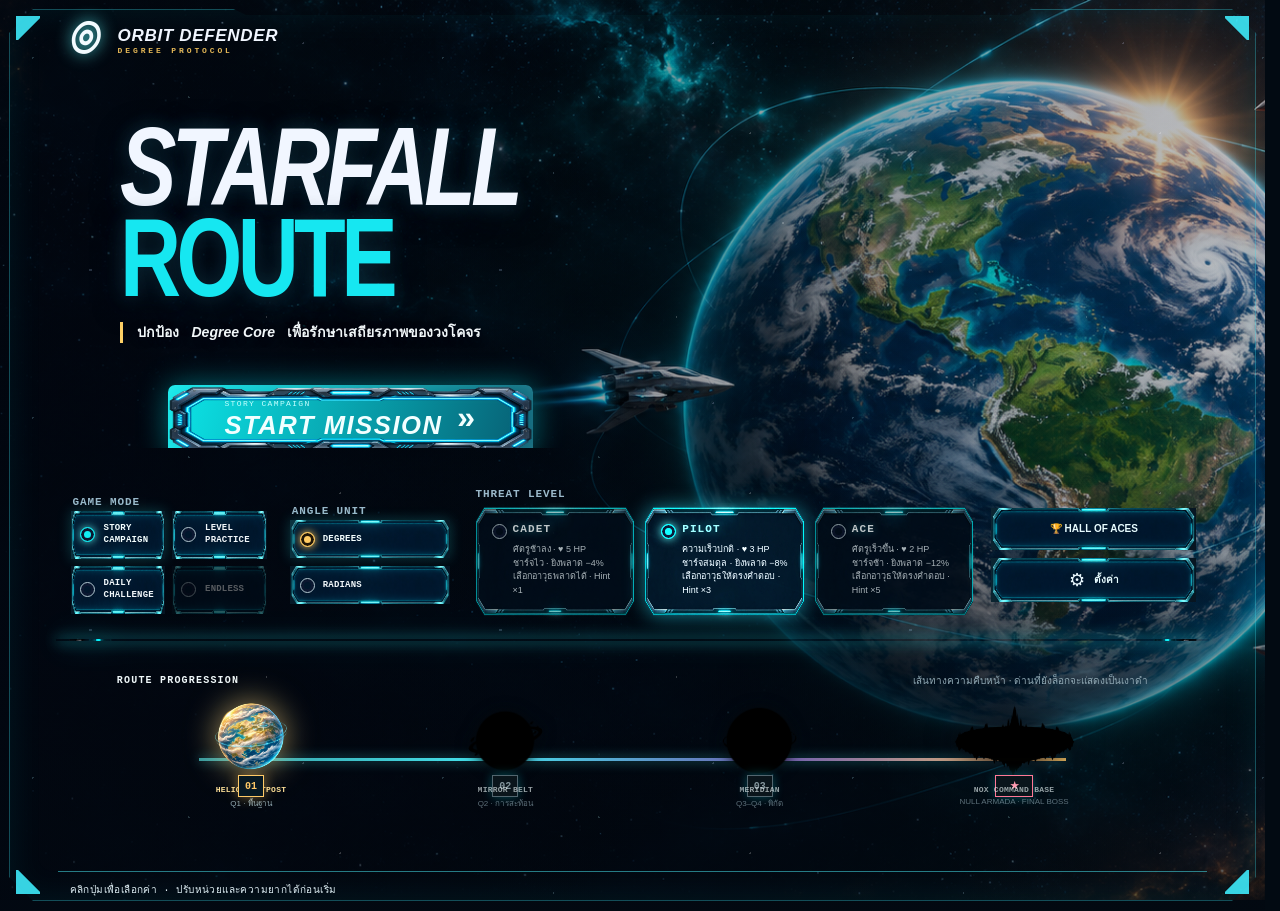
==== commit 33e333be: "Add daily and endless modes; overhaul campaign flow Consolidate the route to three learning stages a" ====
--- a/index.html
+++ b/index.html
@@ -46,18 +46,21 @@
           <fieldset><legend>GAME MODE</legend>
             <button class="choice active" type="button" data-group="mode" data-value="campaign" aria-pressed="true"><i></i><span><b>STORY CAMPAIGN</b><small>เนื้อเรื่อง · บทเรียน · เส้นทางหลัก</small></span></button>
             <button class="choice" type="button" data-group="mode" data-value="practice" aria-pressed="false"><i></i><span><b>LEVEL PRACTICE</b><small>เลือกด่าน · Tutorial · ทดลองเล่น</small></span></button>
+            <button class="choice" type="button" data-group="mode" data-value="daily" aria-pressed="false"><i></i><span><b>DAILY CHALLENGE</b><small>ภารกิจประจำวัน · เล่นด่านที่ปลดล็อกสูงสุด</small></span></button>
+            <button class="choice endless-mode locked" type="button" data-group="mode" data-value="endless" aria-pressed="false" disabled><i></i><span><b>ENDLESS</b><small>ปลดล็อกเมื่อชนะบอส</small></span></button>
           </fieldset>
           <fieldset><legend>ANGLE UNIT</legend>
             <button class="choice active" type="button" data-group="unit" data-value="degree" aria-pressed="true"><i></i><span>DEGREES</span></button>
             <button class="choice" type="button" data-group="unit" data-value="radian" aria-pressed="false"><i></i><span>RADIANS</span></button>
           </fieldset>
           <fieldset><legend>THREAT LEVEL</legend>
-            <button class="choice" type="button" data-group="difficulty" data-value="cadet" aria-pressed="false"><i></i><span><b class="difficulty-name">CADET</b><small>ศัตรูช้าลง · ♥ 5 HP<br>ชาร์จไว · ยิงพลาด −4%<br>จับคู่ผ่อนปรน · Hint ×1</small></span></button>
-            <button class="choice active" type="button" data-group="difficulty" data-value="pilot" aria-pressed="true"><i></i><span><b class="difficulty-name">PILOT</b><small>ความเร็วปกติ · ♥ 3 HP<br>ชาร์จสมดุล · ยิงพลาด −8%<br>จับคู่ตรงโจทย์ · Hint ×3</small></span></button>
-            <button class="choice" type="button" data-group="difficulty" data-value="ace" aria-pressed="false"><i></i><span><b class="difficulty-name">ACE</b><small>ศัตรูเร็วขึ้น · ♥ 2 HP<br>ชาร์จช้า · ยิงพลาด −12%<br>จับคู่ตรงโจทย์ · Hint ×5</small></span></button>
+            <button class="choice" type="button" data-group="difficulty" data-value="cadet" aria-pressed="false"><i></i><span><b class="difficulty-name">CADET</b><small>ศัตรูช้าลง · ♥ 5 HP<br>ชาร์จไว · ยิงพลาด −4%<br>เลือกอาวุธพลาดได้ · Hint ×1</small></span></button>
+            <button class="choice active" type="button" data-group="difficulty" data-value="pilot" aria-pressed="true"><i></i><span><b class="difficulty-name">PILOT</b><small>ความเร็วปกติ · ♥ 3 HP<br>ชาร์จสมดุล · ยิงพลาด −8%<br>เลือกอาวุธให้ตรงคำตอบ · Hint ×3</small></span></button>
+            <button class="choice" type="button" data-group="difficulty" data-value="ace" aria-pressed="false"><i></i><span><b class="difficulty-name">ACE</b><small>ศัตรูเร็วขึ้น · ♥ 2 HP<br>ชาร์จช้า · ยิงพลาด −12%<br>เลือกอาวุธให้ตรงคำตอบ · Hint ×5</small></span></button>
           </fieldset>
         </div>
         <div class="launch-actions">
+          <button id="leaderboard-open" class="leaderboard-button" type="button" aria-haspopup="dialog">🏆 HALL OF ACES</button>
           <details class="options-menu">
             <summary><span>⚙</span> ตั้งค่า</summary>
             <div class="options-popover" aria-label="ตั้งค่าเสียงและการแสดงผล">
@@ -80,10 +83,16 @@
           <article class="route-stop current" data-route-stage="0" data-route-name="Helios Outpost · Q1 Basics"><img class="route-planet-art route-q1" src="assets/planet-helios-outpost.webp" alt="ดาว Helios Outpost สำหรับบทเรียนพื้นฐาน Q1"><span class="route-step">01</span><span class="route-copy"><b>HELIOS OUTPOST</b><small>Q1 · พื้นฐาน</small></span></article>
           <article class="route-stop locked" data-route-stage="1" data-route-name="Mirror Belt · Q2 Reflection"><img class="route-planet-art route-q2" src="assets/planet-mirror-belt.webp" alt="ดาวน้ำแข็งและวงแหวนสะท้อนสำหรับบทเรียน Q2"><span class="route-step">02</span><span class="route-copy"><b>MIRROR BELT</b><small>Q2 · การสะท้อน</small></span></article>
           <article class="route-stop locked" data-route-stage="2" data-route-name="Shattered Meridian · Q3/Q4 Coordinates"><img class="route-planet-art route-q34" src="assets/planet-shattered-meridian.webp" alt="ดาวแยกสองซีกสำหรับบทเรียนพิกัด Q3 และ Q4"><span class="route-step">03</span><span class="route-copy"><b>MERIDIAN</b><small>Q3–Q4 · พิกัด</small></span></article>
-          <article class="route-stop locked" data-route-stage="3" data-route-name="Special Angle"><img class="route-planet-art route-special" src="assets/planet-special-angle.webp" alt="ดาวม่วงและวงโคจรมุมพิเศษ"><span class="route-step">04</span><span class="route-copy"><b>SPECIAL ANGLE</b><small>มุมพิเศษ</small></span></article>
-          <article class="route-stop boss locked" data-route-stage="4" data-route-name="Degree Overlord · Boss"><img class="route-planet-art route-boss" src="assets/planet-degree-overlord.webp" alt="ดาวบอส Degree Overlord ที่มีแกนพลังงานสีทอง"><span class="route-step">★</span><span class="route-copy"><b>HOMEWORLD</b><small>BOSS · DEGREE OVERLORD</small></span></article>
+          <article class="route-stop boss locked" data-route-stage="3" data-route-name="NOX Command Base · Null Armada Final Boss"><img class="route-planet-art route-boss" src="assets/nox-command-base-menu.png" alt="ฐานบัญชาการ Null Armada ของ NOX"><span class="route-step">★</span><span class="route-copy"><b>NOX COMMAND BASE</b><small>NULL ARMADA · FINAL BOSS</small></span></article>
         </div>
       </section>
+    <dialog id="leaderboard-dialog" class="leaderboard-dialog" aria-labelledby="leaderboard-title">
+      <form method="dialog"><button class="leaderboard-close" aria-label="ปิด">×</button></form>
+      <p class="leaderboard-kicker">ENDLESS · FLIGHT RECORDS</p><h2 id="leaderboard-title">HALL OF ACES</h2>
+      <p class="leaderboard-note">สถิติตัวอย่างจากนักบินและตัวละครในจักรวาล Orbit Defender</p>
+      <ol id="leaderboard-list" class="leaderboard-list"></ol>
+      <div class="personal-best">สถิติสูงสุดของคุณ <b id="personal-best-score">0</b></div>
+    </dialog>
     </section>
 
     <footer><span>ORBITAL DEFENSE NETWORK <b>OD-07</b></span><span>คลิกปุ่มเพื่อเลือกค่า · ปรับหน่วยและความยากได้ก่อนเริ่ม</span></footer>
--- a/menu.css
+++ b/menu.css
@@ -237,7 +237,7 @@
 .hero-copy h1 em{color:#16e7f1}
 .hero-copy .intro{max-width:480px;margin:18px 0 18px;padding-left:14px;border-left:3px solid #ffd166;font-size:clamp(13px,1.1vw,18px);color:#f2f8fa;text-shadow:0 2px 8px #001}
 .planet-art{display:none}
-.hero-start{width:min(365px,76vw);min-height:70px;margin:12px 0 0 9%;padding:12px 24px;border:0;clip-path:none;border-radius:7px;background-image:url("assets/ui-button-frame.png"),linear-gradient(105deg,#0ce7e9,#078d9b 66%,#075b70);background-size:100% 100%,cover;background-repeat:no-repeat;box-shadow:0 0 30px #00d8e477,inset 0 0 20px #b1ffff39}
+.hero-start{width:min(365px,76vw);min-height:70px;margin:42px 0 0 9%;padding:12px 24px;border:0;clip-path:none;border-radius:7px;background-image:url("assets/ui-button-frame.png"),linear-gradient(105deg,#0ce7e9,#078d9b 66%,#075b70);background-size:100% 100%,cover;background-repeat:no-repeat;box-shadow:0 0 30px #00d8e477,inset 0 0 20px #b1ffff39}
 .hero-start span{gap:3px}.hero-start small{font:8px var(--mono);letter-spacing:.17em;color:#c6ffff}.hero-start b{font:italic 800 clamp(19px,2vw,27px) var(--display);letter-spacing:.06em}.hero-start>i{font-size:32px}
 .launch-panel{padding:0 3px}
 .panel-heading{padding:9px 12px 8px;border:1px solid #46deed45;border-bottom-color:#46deed33;background:linear-gradient(90deg,#061321e8,#081d2be0 55%,#061321e8);color:#68edfa}
@@ -272,6 +272,7 @@
 .route-stop.boss.locked .route-planet-art{filter:brightness(0) saturate(0) drop-shadow(0 0 9px #7ba5b366)}
 .practice-mode .route-stop .route-planet-art{filter:drop-shadow(0 0 13px #63eaff85)}
 .practice-mode .route-stop.boss .route-planet-art{filter:drop-shadow(0 0 15px #ff4a75aa)}
+.practice-mode .route-stop.locked .route-planet-art{filter:brightness(0) saturate(0) drop-shadow(0 0 9px #7ba5b366)}
 .route-stop.practice-selected .route-planet-art{transform:translateY(-5px) scale(1.1);filter:drop-shadow(0 0 20px #ffe081)!important}
 .route-stop.practice-selected .route-copy b{color:#ffe081}
 .route-stop[role="button"]{cursor:pointer}
@@ -370,6 +371,9 @@
 .choices fieldset:first-child .choice,.choices fieldset:nth-child(2) .choice{clip-path:none!important;border:0;border-radius:0;background:url("assets/ui-button-small.png") center/100% 240% no-repeat,linear-gradient(110deg,#071c2aec,#071423ef);}
 .choices fieldset:first-child .choice.active,.choices fieldset:nth-child(2) .choice.active{background:url("assets/ui-button-small.png") center/100% 240% no-repeat,linear-gradient(110deg,#0b3340,#081824)!important;box-shadow:0 0 13px #32eaf23a;color:#f4ffff}
 .choices fieldset:first-child .choice:hover,.choices fieldset:nth-child(2) .choice:hover{filter:brightness(1.2);}
+.choices fieldset:first-child .choice:disabled{cursor:not-allowed;filter:brightness(.58);opacity:.62}
+.leaderboard-button{min-height:39px;padding:0 12px;border:1px solid #55dce899;background:url("assets/ui-button-small.png") center/100% 240% no-repeat,#071a2b;color:#c5faff;font:9px var(--mono);letter-spacing:.05em;cursor:pointer}.leaderboard-button:hover{filter:brightness(1.2);box-shadow:0 0 14px #22dce544}
+.leaderboard-dialog{width:min(520px,calc(100vw - 32px));max-height:calc(100vh - 36px);padding:25px;border:1px solid #48e2ee;background:radial-gradient(ellipse at 80% 0,#12334b,#071322 65%);color:#e3f7ff;box-shadow:0 0 55px #20dbea33,inset 0 0 30px #23dce40c}.leaderboard-dialog::backdrop{background:#020711d9;backdrop-filter:blur(5px)}.leaderboard-dialog form{position:absolute;right:14px;top:12px}.leaderboard-close{border:0;background:none;color:#9eefff;font-size:26px;cursor:pointer}.leaderboard-kicker{margin:0;color:#67eaf0;font:9px var(--mono);letter-spacing:.18em}.leaderboard-dialog h2{margin:7px 0;color:#f2fcff;font:700 27px var(--display);letter-spacing:.04em}.leaderboard-note{color:#91a7bf;font-size:11px}.leaderboard-list{display:grid;gap:7px;margin:20px 0;padding:0;list-style:none}.leaderboard-list li{display:grid;grid-template-columns:38px minmax(0,1fr) auto;align-items:center;gap:10px;padding:10px;border:1px solid #6bb9ca38;background:#06111dd9;font:10px var(--mono)}.leaderboard-list li.personal-entry{border-color:#ffd36a;color:#ffe7a8}.leader-rank{color:#58dce9}.leaderboard-list strong{color:#ffd36a}.personal-best{display:flex;justify-content:space-between;padding-top:13px;border-top:1px solid #48e2ee55;color:#99b6ca;font-size:11px}.personal-best b{color:#ffe085;font:700 14px var(--mono)}
 .route-track{overflow:visible}
 @media(max-width:600px){.route-track{overflow-x:auto;overflow-y:visible;padding-top:18px;padding-bottom:18px}}
 
@@ -382,8 +386,85 @@
 .choices fieldset:nth-child(3) .choice.active{background:url("assets/ui-threat-card.png") center/100% 100% no-repeat!important;box-shadow:none;filter:brightness(1.18) drop-shadow(0 0 10px #26d9ef96)}
 .choices fieldset:nth-child(3) .choice.active .difficulty-name{color:#8ff7ff;text-shadow:0 0 11px #3ce9ff86}
 .options-menu>summary{clip-path:none!important;border:0;border-radius:0;background:url("assets/ui-button-small.png") center/100% 240% no-repeat,linear-gradient(110deg,#0b2531,#071521)!important;box-shadow:none;color:#e7fcff}
+.leaderboard-button{width:100%;min-height:42px;padding:0 12px;clip-path:none;border:0;border-radius:0;background:url("assets/ui-button-small.png") center/100% 240% no-repeat,linear-gradient(110deg,#0b2531,#071521)!important;box-shadow:none;color:#e7fcff;font:700 10px var(--thai);letter-spacing:0}
 .launch-actions .options-menu>summary:hover,.launch-actions .options-menu[open]>summary{background:url("assets/ui-button-small.png") center/100% 240% no-repeat,linear-gradient(110deg,#123744,#081a25)!important;box-shadow:0 0 14px #22dce544;color:#fff4cb}
+.leaderboard-button:hover{background:url("assets/ui-button-small.png") center/100% 240% no-repeat,linear-gradient(110deg,#123744,#081a25)!important;box-shadow:0 0 14px #22dce544;color:#fff4cb}
 .practice-mode .route-stop.locked{opacity:1}
+.route-stop.boss .route-planet-art{transform:scale(1.65);transform-origin:center}
+.route-stop.boss.practice-selected .route-planet-art{transform:translateY(-5px) scale(1.75)}
+@media(max-width:600px){.route-stop.boss .route-planet-art{transform:scale(1.4)}.route-stop.boss.practice-selected .route-planet-art{transform:translateY(-5px) scale(1.5)}}
+/* Keep every launch control reachable when the viewport is short or narrow. */
+html{min-height:100%;scrollbar-gutter:stable}
+body{min-height:100svh;overflow-x:hidden;overflow-y:auto}
+.menu-shell{min-height:100svh;height:auto;overflow:visible}
+.launch-panel{min-height:0}
+@media(max-height:820px){
+  .menu-shell{padding-top:14px}
+  .hero{height:clamp(300px,43svh,420px);min-height:300px;padding:8px 0 14px}
+  h1{font-size:clamp(64px,8.5vw,128px)}
+  .intro{margin:18px 0 12px}
+  .planet-art{width:min(100%,500px,43vh)}
+  .route-progress{margin-top:18px}
+}
+@media(max-width:900px){
+  .menu-shell{padding:14px clamp(14px,4vw,32px) 20px}
+  .hero{height:auto;min-height:0;grid-template-columns:minmax(0,1fr) minmax(180px,.8fr);gap:8px;padding:20px 0}
+  h1{font-size:clamp(56px,10vw,100px)}
+  .planet-art{width:min(100%,38vw,340px)}
+  .launch-panel{padding:13px}
+  .panel-main{grid-template-columns:1fr;gap:14px}
+  .choices{flex-wrap:wrap;gap:12px}
+  .launch-actions{grid-template-columns:minmax(0,1fr) minmax(150px,.6fr);grid-template-rows:auto;align-items:stretch}
+  .start-button{min-height:52px}
+  .route-progress{flex-wrap:wrap;margin-top:18px}
+}
+@media(max-width:600px){
+  .hero{grid-template-columns:1fr;padding:12px 0 18px}
+  .hero-copy{padding:12px 4px}
+  h1{font-size:clamp(54px,15vw,86px)}
+  .eyebrow{margin-bottom:12px}
+  .intro{font-size:13px;margin:16px 0 10px}
+  .planet-art{width:min(72vw,280px);grid-row:1}
+  .launch-panel{padding:11px}
+  .mode-tabs{flex-wrap:wrap}
+  .mode-tabs>small{width:100%;margin:2px 0}
+  .panel-main{display:flex;flex-direction:column}
+  .choices{display:grid;grid-template-columns:1fr}
+  .choices fieldset{flex-wrap:wrap}
+  .choices legend{width:100%;padding:7px 0}
+  .choices fieldset:nth-child(3){display:grid;grid-template-columns:repeat(3,minmax(0,1fr))}
+  .choices fieldset:nth-child(3) legend{grid-column:1/-1}
+  .choices fieldset:nth-child(3) .choice{min-height:78px;padding:9px 7px;overflow-wrap:anywhere}
+  .choices fieldset:nth-child(3) .choice span{white-space:normal;font-size:9px}
+  .choices fieldset:nth-child(3) .choice small{font-size:7px}
+  .choice{min-width:0}
+  .launch-actions{grid-template-columns:1fr}
+  .route-progress{gap:7px}
+  footer{padding-top:12px;gap:10px;flex-wrap:wrap}
+}
 @media(max-width:600px){.choices fieldset:nth-child(3){grid-template-columns:1fr}.choices fieldset:nth-child(3) .choice{min-height:86px}}
 .choices fieldset:nth-child(3) .choice{padding:20px 16px 14px 18px;gap:7px}
 @media(max-width:600px){.choices fieldset:nth-child(3) .choice{padding:14px 12px 12px 14px}}
+@media(max-width:600px){
+  .choices fieldset:nth-child(3){grid-template-columns:repeat(3,minmax(0,1fr))}
+  .choices fieldset:nth-child(3) .choice{min-height:78px;padding:9px 7px}
+}
+
+/* Header placement for menu settings and two-column game mode choices. */
+.topline{position:relative;z-index:20;display:flex;align-items:center;justify-content:space-between;gap:16px}
+.topline-actions{display:flex;align-items:center;gap:16px}
+.topline .options-menu{width:132px;flex:none}
+.topline .options-menu>summary{min-height:38px}
+.topline .options-popover{top:calc(100% + 9px);bottom:auto;right:0}
+.choices fieldset:first-child{display:grid;grid-template-columns:repeat(2,minmax(0,1fr));align-content:start;gap:7px}
+.choices fieldset:first-child legend{grid-column:1/-1}
+.choices fieldset:first-child .choice{min-width:0;min-height:48px}
+@media(max-width:650px){.topline-actions{gap:8px}.topline .network-state{display:none}.topline .options-menu{width:112px}.topline .options-popover{position:fixed;top:58px;right:14px;bottom:auto;max-height:72svh}.choices fieldset:first-child .choice{min-height:52px;padding:7px 6px}.choices fieldset:first-child .choice>span{font-size:8px}.choices fieldset:first-child .choice small{font-size:7px;white-space:normal}}
+
+/* Stack the settings control directly below the leaderboard in the action column. */
+.topline-actions{display:none}
+.launch-actions{display:flex;flex-direction:column;gap:8px}
+.launch-actions .options-menu{width:100%}
+.launch-actions .options-popover{top:auto;bottom:calc(100% + 9px)}
+@media(max-width:900px){.launch-actions{display:flex;flex-direction:column}.launch-actions .options-menu{width:100%}}
+@media(max-width:600px){.launch-actions{display:flex;flex-direction:column}.launch-actions .options-popover{position:fixed;right:14px;bottom:78px;top:auto;max-height:72svh}}
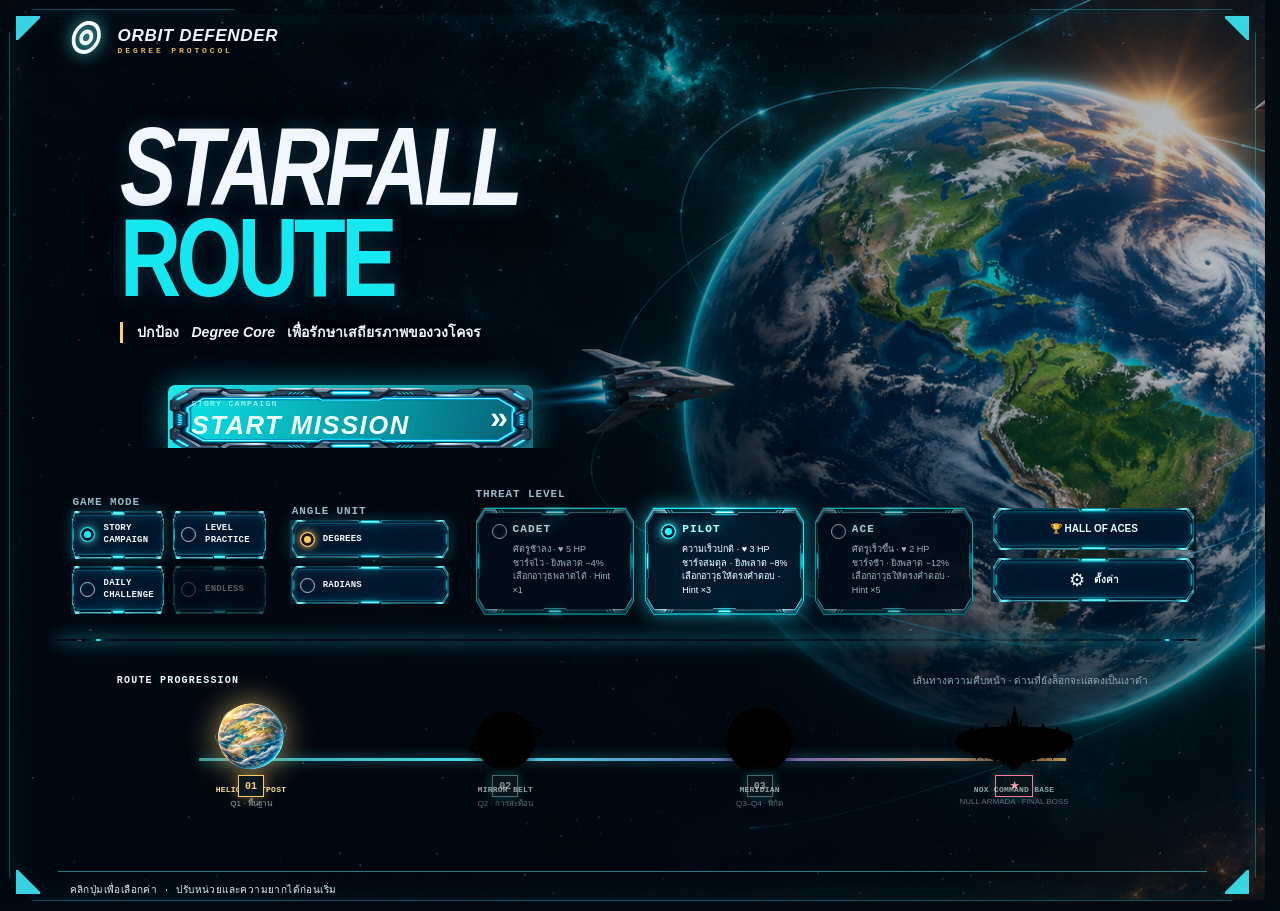
==== commit 78f86ca2: "Expand boss combat and flight setup Add three five-hit boss phases with moving weakpoints, phase dia" ====
--- a/index.html
+++ b/index.html
@@ -90,6 +90,7 @@
       <form method="dialog"><button class="leaderboard-close" aria-label="ปิด">×</button></form>
       <p class="leaderboard-kicker">ENDLESS · FLIGHT RECORDS</p><h2 id="leaderboard-title">HALL OF ACES</h2>
       <p class="leaderboard-note">สถิติตัวอย่างจากนักบินและตัวละครในจักรวาล Orbit Defender</p>
+      <section id="leaderboard-podium" class="leaderboard-podium" aria-label="อันดับเหรียญเกียรติยศ 1 ถึง 3"></section>
       <ol id="leaderboard-list" class="leaderboard-list"></ol>
       <div class="personal-best">สถิติสูงสุดของคุณ <b id="personal-best-score">0</b></div>
     </dialog>
@@ -97,6 +98,13 @@
 
     <footer><span>ORBITAL DEFENSE NETWORK <b>OD-07</b></span><span>คลิกปุ่มเพื่อเลือกค่า · ปรับหน่วยและความยากได้ก่อนเริ่ม</span></footer>
   </main>
+  <dialog id="flight-setup-modal" class="leaderboard-dialog flight-setup-modal" aria-labelledby="flight-setup-title">
+    <div class="flight-setup-card"><button id="flight-setup-close" class="flight-setup-close" type="button" aria-label="ปิดหน้าต่าง" title="ปิด">×</button><span class="flight-setup-icon" aria-hidden="true"><svg viewBox="0 0 32 32"><circle cx="16" cy="16" r="10"/><circle cx="16" cy="16" r="3"/><path d="M16 1v6m0 18v6M1 16h6m18 0h6"/></svg></span><small>STARFALL ROUTE · FLIGHT SETUP</small><h2 id="flight-setup-title">เตรียมออกเดินทาง</h2><p id="flight-setup-copy">เลือกการตั้งค่าเสียงก่อนเริ่มภารกิจ</p>
+      <div id="menu-resume-options" class="menu-resume-options" hidden><small>พบเที่ยวบินที่ยังไม่จบ</small><button id="menu-resume" type="button">เล่นต่อ</button><button id="menu-restart" type="button">เริ่มแคมเปญใหม่</button></div>
+      <div class="menu-sound-option"><span>เสียงเกม</span><button id="menu-sound-toggle" type="button" aria-pressed="true">เปิดเสียง</button></div>
+      <button id="menu-launch-session" class="menu-launch-session" type="button">เริ่มภารกิจ ↗</button>
+    </div>
+  </dialog>
   <script src="menu.js"></script>
 </body>
 </html>
--- a/menu.css
+++ b/menu.css
@@ -468,3 +468,36 @@
 .launch-actions .options-popover{top:auto;bottom:calc(100% + 9px)}
 @media(max-width:900px){.launch-actions{display:flex;flex-direction:column}.launch-actions .options-menu{width:100%}}
 @media(max-width:600px){.launch-actions{display:flex;flex-direction:column}.launch-actions .options-popover{position:fixed;right:14px;bottom:78px;top:auto;max-height:72svh}}
+.start-button span{min-width:0;flex:1}
+.start-button small,.start-button b{white-space:nowrap}
+.flight-setup-modal{width:min(440px,calc(100vw - 32px));max-width:none}
+.flight-setup-card{position:relative;display:grid;gap:12px;text-align:center}
+.flight-setup-card .flight-setup-close{position:absolute;top:-20px;right:-12px;width:32px;min-height:32px;height:32px;padding:0;border:0;background:none;color:#9eefff;font:26px/1 Arial,sans-serif}
+.flight-setup-icon{display:grid;place-items:center;width:54px;height:54px;margin:0 auto;border:1px solid #6de8f388;border-radius:50%;color:#79efff;box-shadow:0 0 22px #51e7ff33}
+.flight-setup-icon svg{width:27px;height:27px;fill:none;stroke:currentColor;stroke-width:1.5;stroke-linecap:round}
+.flight-setup-card>small,.menu-resume-options>small{font:9px var(--mono);letter-spacing:.18em;color:#67eaf0}
+.flight-setup-card h2{margin:0;color:#f2fcff;font:700 27px var(--display);letter-spacing:.04em}
+.flight-setup-card p{margin:0 auto 4px;max-width:330px;color:#91a7bf;font-size:11px;line-height:1.7}
+.flight-setup-card button{min-height:40px;border:1px solid #54e4ed;background:#0e6b7b;color:#efffff;font:700 13px var(--sans);cursor:pointer}
+.flight-setup-card button:hover{filter:brightness(1.2)}
+.menu-sound-option{display:flex;align-items:center;justify-content:space-between;gap:12px;padding:12px 0;border-top:1px solid #48e2ee55;border-bottom:1px solid #48e2ee55;color:#99b6ca;font-size:11px}
+.menu-sound-option button{width:130px}
+.menu-sound-option button[aria-pressed="false"],#menu-restart{border-color:#607887;background:#10202c;color:#c3d3db}
+.menu-resume-options{display:grid;grid-template-columns:1fr 1fr;gap:8px}
+.menu-resume-options>small{grid-column:1/-1}
+.menu-launch-session{width:100%}
+.leaderboard-podium{display:grid;grid-template-columns:1fr 1.08fr 1fr;align-items:end;gap:8px;margin:18px 0 20px}
+.podium-entry{min-width:0;display:grid;justify-items:center;align-content:start;gap:6px;padding:12px 7px;border:1px solid #6bb9ca55;background:linear-gradient(180deg,#10283a,#06111d);text-align:center}
+.podium-entry.medal-1{order:2;min-height:194px;padding-top:16px;border-color:#ffd36a99;background:linear-gradient(180deg,#4b3c1d66,#091522)}
+.podium-entry.medal-2{order:1;min-height:166px;border-color:#c3d3df66}
+.podium-entry.medal-3{order:3;min-height:150px;border-color:#c9875d77}
+.podium-medal{width:82px;height:104px;object-fit:contain;filter:drop-shadow(0 5px 8px #0008)}
+.medal-1 .podium-medal{width:106px;height:132px}
+.medal-2 .podium-medal{width:80px;height:102px}
+.medal-3 .podium-medal{width:74px;height:94px}
+.podium-entry small{color:#67eaf0;font:8px var(--mono);letter-spacing:.08em}
+.podium-entry b{overflow-wrap:anywhere;color:#e3f7ff;font:9px var(--mono)}
+.podium-entry strong{color:#ffd36a;font:700 12px var(--mono)}
+.podium-entry.personal-entry{border-color:#ffd36a;color:#ffe7a8}
+.leaderboard-list li{width:100%;margin-left:0}
+@media(max-width:520px){.leaderboard-podium{gap:5px}.podium-entry{padding:10px 4px}.podium-entry b{font-size:8px}.podium-entry strong{font-size:10px}.podium-medal{width:58px;height:76px}.medal-1 .podium-medal{width:75px;height:96px}.medal-2 .podium-medal{width:56px;height:73px}.medal-3 .podium-medal{width:52px;height:68px}}
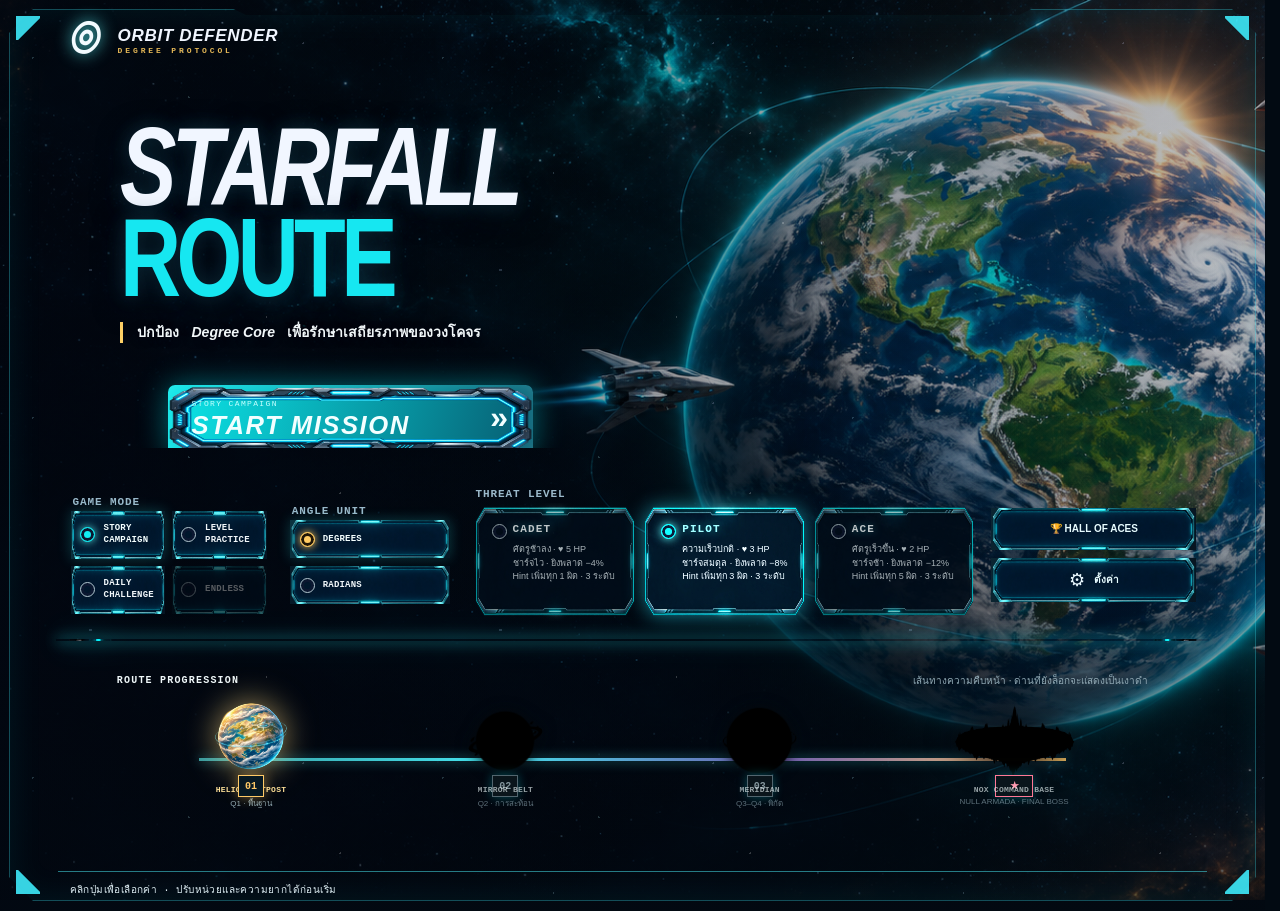
==== commit 856db231: "Add daily stage rotation and tiered hints Daily Challenges now deterministically select from unlocke" ====
--- a/index.html
+++ b/index.html
@@ -9,6 +9,7 @@
   <link rel="stylesheet" href="menu.css">
 </head>
 <body>
+  <div class="orientation-notice menu-orientation-notice" role="status" aria-live="polite"><div><span aria-hidden="true">↻</span><b>หมุนหน้าจอเป็นแนวนอน</b><small>เพื่อจัดวางหน้าเมนูและเล่น Orbit Defender ได้เต็มหน้าจอ</small></div></div>
   <main class="menu-shell">
     <div class="stars" aria-hidden="true"></div>
     <header class="topline">
@@ -54,9 +55,9 @@
             <button class="choice" type="button" data-group="unit" data-value="radian" aria-pressed="false"><i></i><span>RADIANS</span></button>
           </fieldset>
           <fieldset><legend>THREAT LEVEL</legend>
-            <button class="choice" type="button" data-group="difficulty" data-value="cadet" aria-pressed="false"><i></i><span><b class="difficulty-name">CADET</b><small>ศัตรูช้าลง · ♥ 5 HP<br>ชาร์จไว · ยิงพลาด −4%<br>เลือกอาวุธพลาดได้ · Hint ×1</small></span></button>
-            <button class="choice active" type="button" data-group="difficulty" data-value="pilot" aria-pressed="true"><i></i><span><b class="difficulty-name">PILOT</b><small>ความเร็วปกติ · ♥ 3 HP<br>ชาร์จสมดุล · ยิงพลาด −8%<br>เลือกอาวุธให้ตรงคำตอบ · Hint ×3</small></span></button>
-            <button class="choice" type="button" data-group="difficulty" data-value="ace" aria-pressed="false"><i></i><span><b class="difficulty-name">ACE</b><small>ศัตรูเร็วขึ้น · ♥ 2 HP<br>ชาร์จช้า · ยิงพลาด −12%<br>เลือกอาวุธให้ตรงคำตอบ · Hint ×5</small></span></button>
+            <button class="choice" type="button" data-group="difficulty" data-value="cadet" aria-pressed="false"><i></i><span><b class="difficulty-name">CADET</b><small>ศัตรูช้าลง · ♥ 5 HP<br>ชาร์จไว · ยิงพลาด −4%<br>Hint เพิ่มทุก 1 ผิด · 3 ระดับ</small></span></button>
+            <button class="choice active" type="button" data-group="difficulty" data-value="pilot" aria-pressed="true"><i></i><span><b class="difficulty-name">PILOT</b><small>ความเร็วปกติ · ♥ 3 HP<br>ชาร์จสมดุล · ยิงพลาด −8%<br>Hint เพิ่มทุก 3 ผิด · 3 ระดับ</small></span></button>
+            <button class="choice" type="button" data-group="difficulty" data-value="ace" aria-pressed="false"><i></i><span><b class="difficulty-name">ACE</b><small>ศัตรูเร็วขึ้น · ♥ 2 HP<br>ชาร์จช้า · ยิงพลาด −12%<br>Hint เพิ่มทุก 5 ผิด · 3 ระดับ</small></span></button>
           </fieldset>
         </div>
         <div class="launch-actions">
--- a/menu.css
+++ b/menu.css
@@ -501,3 +501,19 @@
 .podium-entry.personal-entry{border-color:#ffd36a;color:#ffe7a8}
 .leaderboard-list li{width:100%;margin-left:0}
 @media(max-width:520px){.leaderboard-podium{gap:5px}.podium-entry{padding:10px 4px}.podium-entry b{font-size:8px}.podium-entry strong{font-size:10px}.podium-medal{width:58px;height:76px}.medal-1 .podium-medal{width:75px;height:96px}.medal-2 .podium-medal{width:56px;height:73px}.medal-3 .podium-medal{width:52px;height:68px}}
+
+/* Let short viewports scroll naturally, with the hero launch link inside its visible section. */
+@media(max-height:820px){
+  .hero{height:410px;min-height:410px}
+  .hero-start{margin-top:20px}
+}
+@media(max-width:600px){.hero-start{width:min(270px,85%);min-height:54px;margin:10px 0 0;padding:8px 13px}}
+.menu-orientation-notice{display:none}
+@media(max-aspect-ratio:1/1){
+  .menu-orientation-notice{position:fixed;z-index:1000;inset:0;display:grid;place-items:center;padding:24px;background:#020812f5;backdrop-filter:blur(10px);text-align:center}
+  .menu-orientation-notice>div{display:grid;justify-items:center;gap:12px;width:min(360px,100%);padding:30px 24px;border:1px solid #62e8f188;background:linear-gradient(145deg,#0d2131f7,#07111ff7);box-shadow:0 20px 80px #000c,0 0 36px #34ddec22}
+  .menu-orientation-notice span{font:52px/1 Arial;color:#79efff;animation:rotate-phone 1.8s ease-in-out infinite}
+  .menu-orientation-notice b{font:700 20px var(--thai);color:#edfcff}
+  .menu-orientation-notice small{font:12px/1.6 var(--thai);color:#a6bac5}
+}
+@keyframes rotate-phone{from{transform:rotate(0deg)}to{transform:rotate(360deg)}}
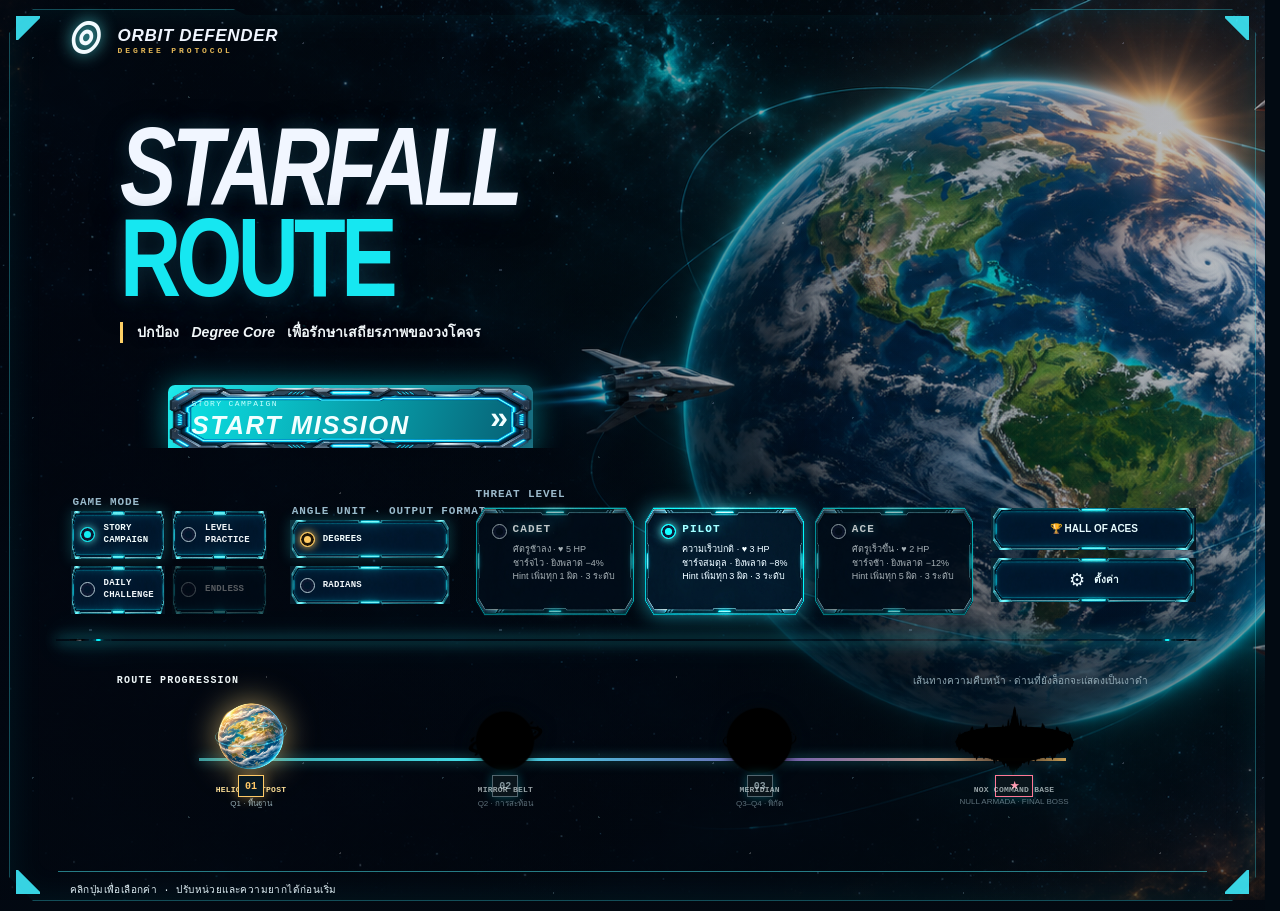
==== commit a91c26ab: "feat: add character dialogue half-body and hologram assets, and update combat targeting mechanics" ====
--- a/index.html
+++ b/index.html
@@ -50,7 +50,7 @@
             <button class="choice" type="button" data-group="mode" data-value="daily" aria-pressed="false"><i></i><span><b>DAILY CHALLENGE</b><small>ภารกิจประจำวัน · เล่นด่านที่ปลดล็อกสูงสุด</small></span></button>
             <button class="choice endless-mode locked" type="button" data-group="mode" data-value="endless" aria-pressed="false" disabled><i></i><span><b>ENDLESS</b><small>ปลดล็อกเมื่อชนะบอส</small></span></button>
           </fieldset>
-          <fieldset><legend>ANGLE UNIT</legend>
+          <fieldset><legend>ANGLE UNIT · OUTPUT FORMAT</legend>
             <button class="choice active" type="button" data-group="unit" data-value="degree" aria-pressed="true"><i></i><span>DEGREES</span></button>
             <button class="choice" type="button" data-group="unit" data-value="radian" aria-pressed="false"><i></i><span>RADIANS</span></button>
           </fieldset>
@@ -70,6 +70,7 @@
               <label class="setting-range" for="effects-volume"><span>เสียงเอฟเฟกต์ <output id="effects-volume-value">70%</output></span><input id="effects-volume" type="range" min="0" max="100" value="70"></label>
               <label class="setting-range" for="voice-volume"><span>เสียงพูด <output id="voice-volume-value">80%</output></span><input id="voice-volume" type="range" min="0" max="100" value="80"></label>
               <label class="setting-toggle"><span>ลดการเคลื่อนไหว</span><input id="reduce-motion" type="checkbox"><i aria-hidden="true"></i></label>
+              <div class="keyboard-setting"><b>ปุ่ม Value Cannon</b><div class="value-keybinds"><label>0 <button type="button" class="keybind-button" data-value-key="0">1</button></label><label>1/2 <button type="button" class="keybind-button" data-value-key="1/2">2</button></label><label>√2/2 <button type="button" class="keybind-button" data-value-key="√2/2">3</button></label><label>√3/2 <button type="button" class="keybind-button" data-value-key="√3/2">4</button></label><label>1 <button type="button" class="keybind-button" data-value-key="1">5</button></label></div><small>คลิกขวาที่สวิตช์เพื่อสลับเครื่องหมาย + / −</small></div>
               <button id="fullscreen-toggle" class="setting-fullscreen" type="button"><span>⛶</span> เต็มจอ</button>
               <small class="settings-note">ตั้งค่าเสียงและการเคลื่อนไหวจะถูกบันทึกไว้ในเครื่องนี้</small>
             </div>
--- a/menu.css
+++ b/menu.css
@@ -363,6 +363,9 @@
 .setting-fullscreen:hover{border-color:#75f5ff;box-shadow:0 0 14px #22dce544}
 .setting-fullscreen span{color:#6df2ff;font-size:16px}
 .settings-note{display:block;margin-top:11px;color:#829eaa;font-size:9px;line-height:1.5}
+.keyboard-setting{display:grid;gap:8px}.keyboard-setting .value-keybinds{display:flex;flex-wrap:wrap;gap:7px}.keyboard-setting .value-keybinds label{display:grid;justify-items:center;gap:4px;color:#9fc4cd;font:10px Consolas,monospace}.keyboard-setting .keybind-button{min-width:42px;padding:7px 10px;border:1px solid #4adced99;border-radius:3px;background:#082433;color:#bafaff;font:700 11px Consolas,monospace;cursor:pointer}.keyboard-setting .keybind-button.listening{border-color:#ffe184;color:#ffe184}
+.keyboard-setting .value-keybinds{display:grid;grid-template-columns:repeat(5,minmax(0,1fr));width:100%;gap:10px}.keyboard-setting .value-keybinds label{min-width:0;gap:7px;font-size:12px}.keyboard-setting .keybind-button{display:block;width:100%;min-width:0;height:56px;min-height:56px;padding:6px 4px;background-image:url('assets/ui-button-small.png')!important;background-repeat:no-repeat!important;background-position:center!important;background-size:100% 340%!important;background-color:transparent!important;border:0!important;border-radius:0!important;box-shadow:none!important;color:#edfcff!important;font-size:17px!important;text-shadow:0 1px 4px #001520}
+.keyboard-setting .keybind-button.duplicate{filter:hue-rotate(155deg) saturate(2.2) brightness(1.12)!important;outline:1px solid #ff536c!important;outline-offset:1px;color:#ffd3d9!important;text-shadow:0 0 6px #ff243f!important}
 html.reduce-motion *,html.reduce-motion *:before,html.reduce-motion *:after{scroll-behavior:auto!important;animation-duration:.01ms!important;animation-iteration-count:1!important;transition-duration:.01ms!important}
 @media(max-width:650px){.menu-shell{width:100%;height:auto;min-height:100svh;overflow:visible;padding:10px 12px 12px}.options-popover{position:fixed;right:14px;bottom:78px;max-height:72svh}}
 .practice-mode .route-stop.locked{cursor:not-allowed;opacity:.58}
